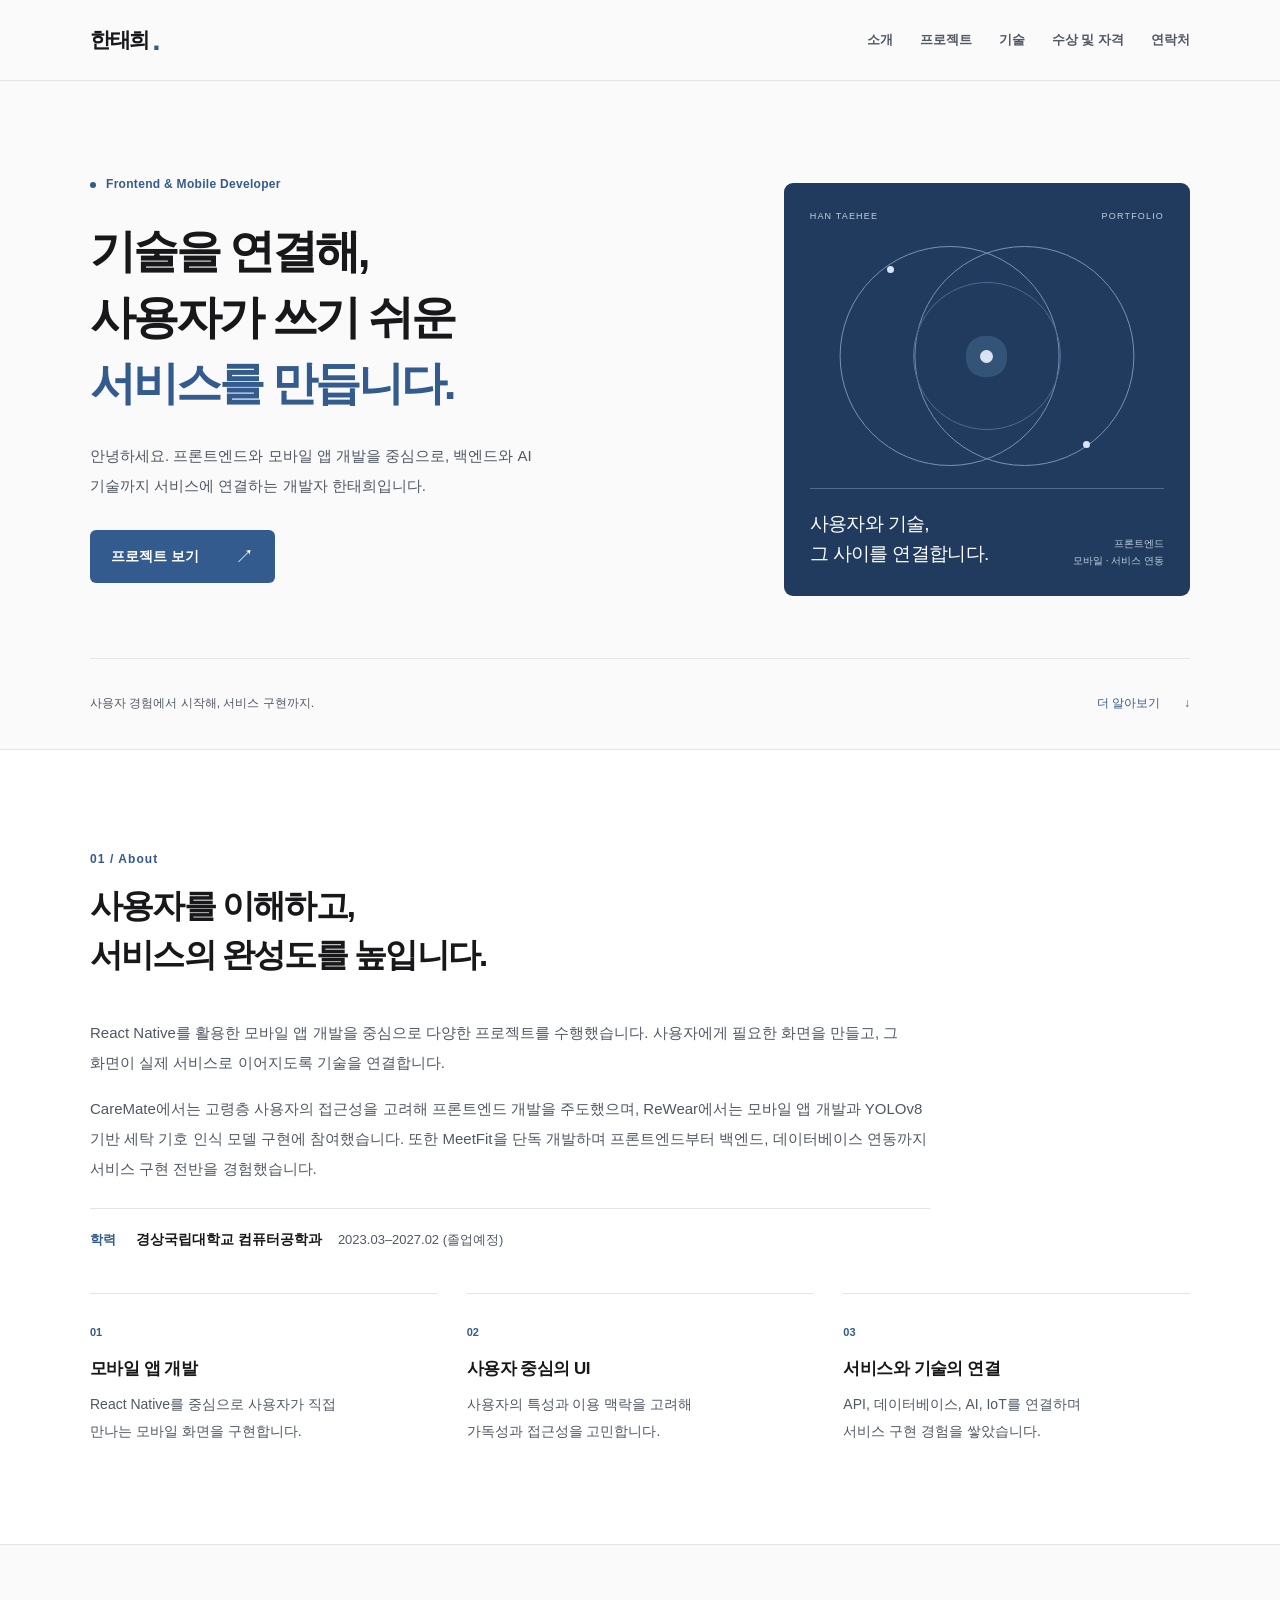
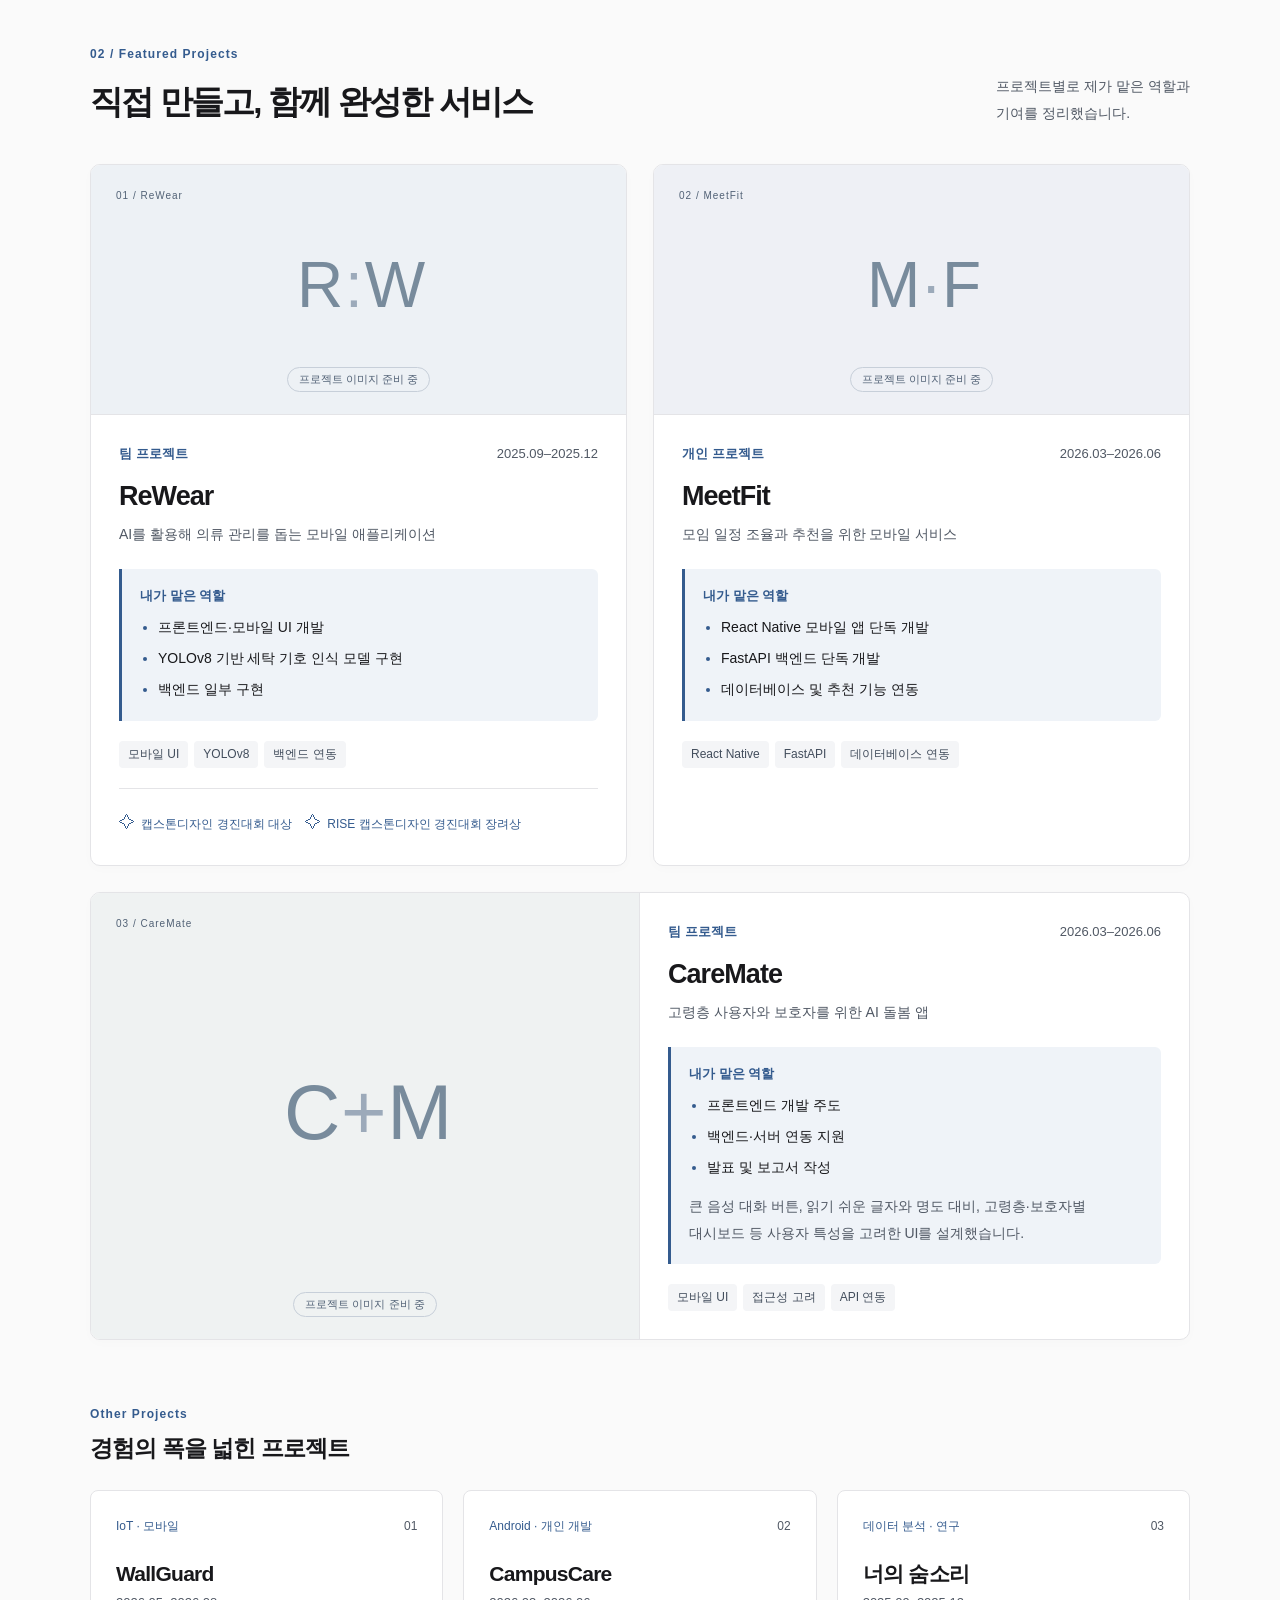
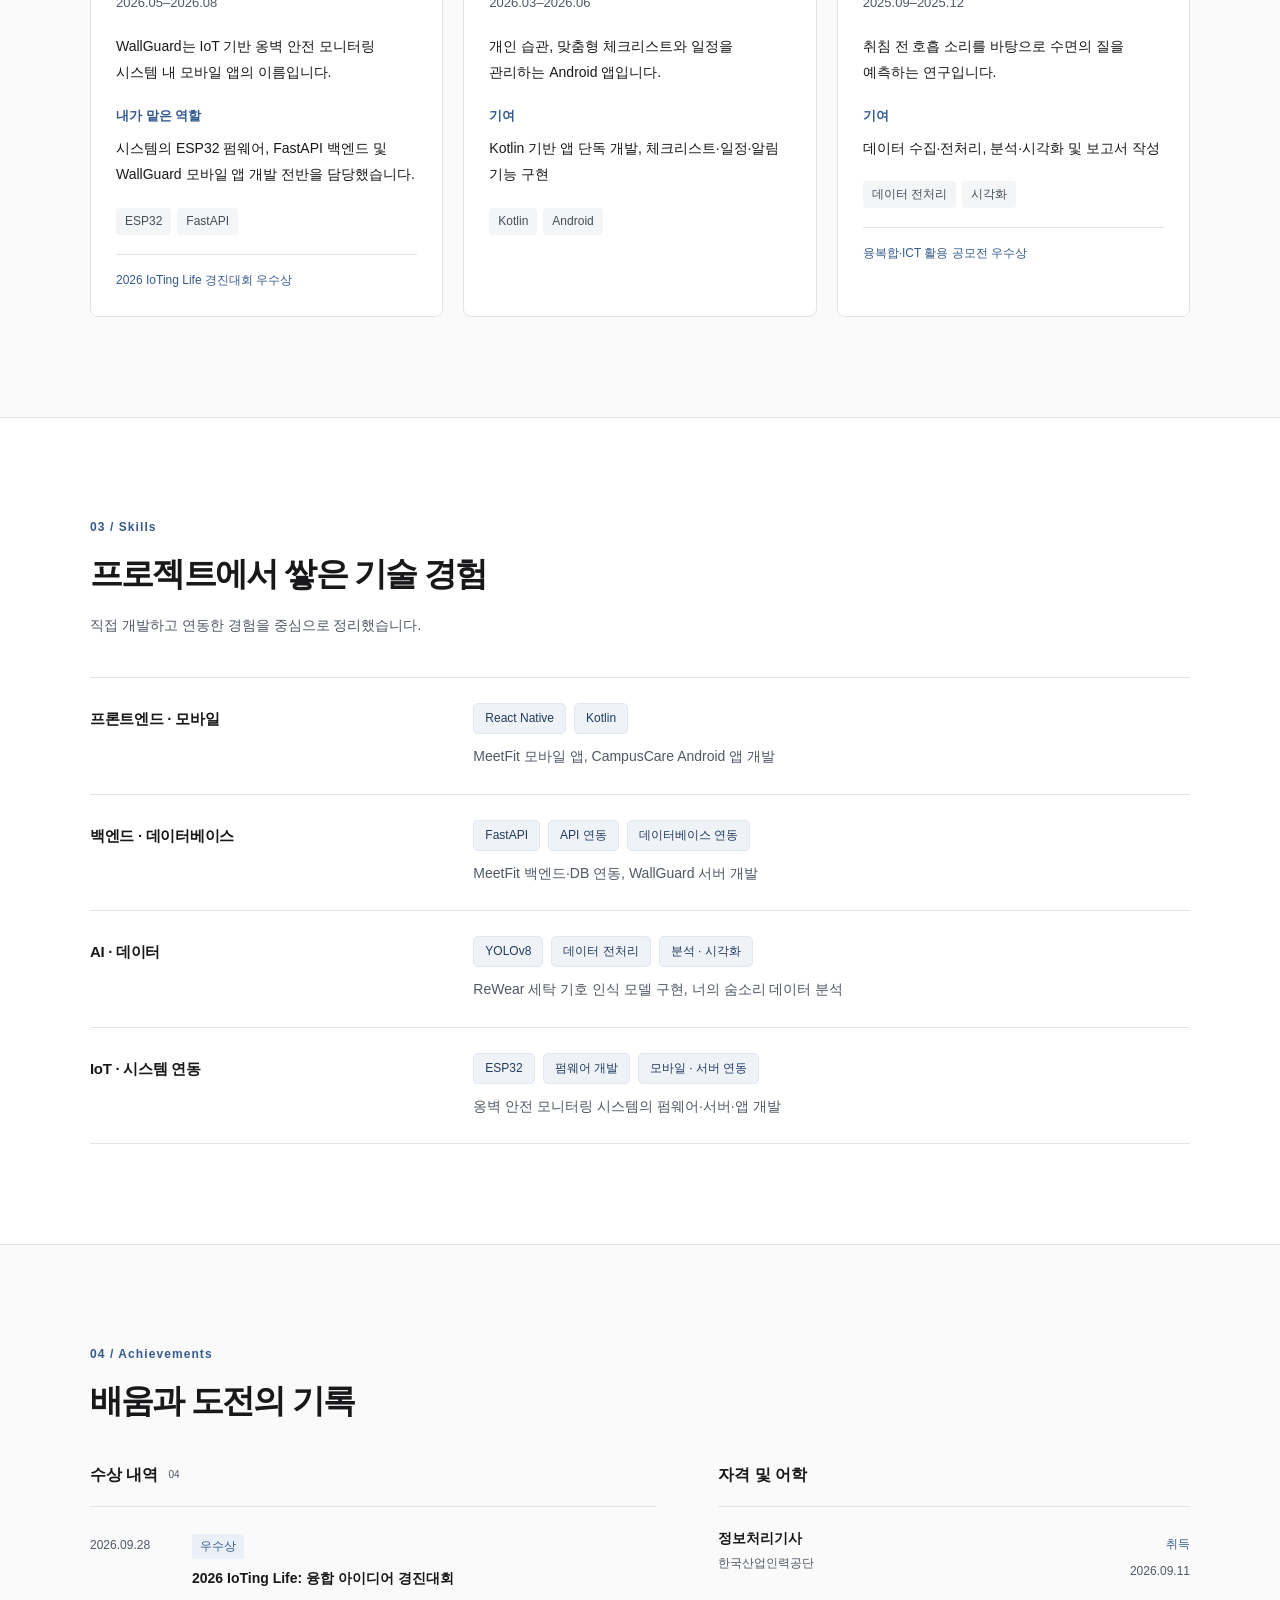
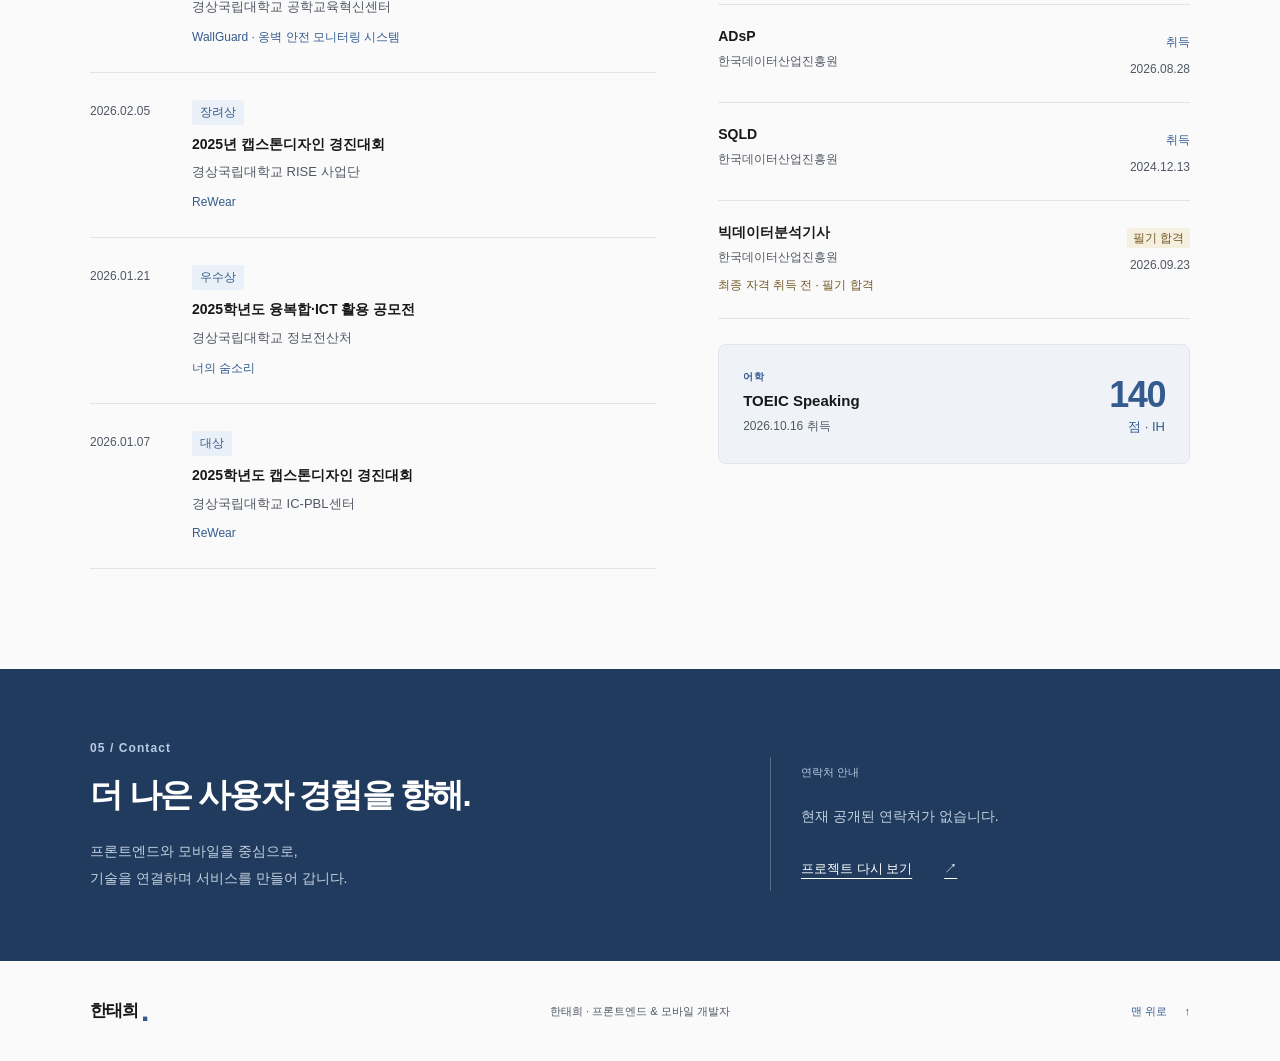
==== index.html @ 4b61c124 "Refine homepage layout and content" ====
<!doctype html>
<html lang="ko">
<head>
  <meta charset="utf-8">
  <meta name="viewport" content="width=device-width, initial-scale=1">
  <meta name="theme-color" content="#fafafa">
  <meta name="description" content="프론트엔드와 모바일 앱을 중심으로 백엔드, AI, IoT를 서비스에 연결하는 개발자 한태희의 포트폴리오입니다.">
  <title>한태희 · 프론트엔드 & 모바일 개발자</title>
  <link rel="stylesheet" href="css/style.css">
  <script src="js/main.js" defer></script>
</head>
<body>
  <a class="skip-link" href="#main">본문으로 건너뛰기</a>
  <header class="site-header">
    <div class="container header-inner">
      <a class="wordmark" href="#home" aria-label="한태희, 첫 화면으로">한태희<span aria-hidden="true">.</span></a>
      <button class="menu-toggle" type="button" aria-controls="site-nav" aria-expanded="false" hidden>메뉴 열기 <span aria-hidden="true">＋</span></button>
      <nav class="site-nav" id="site-nav" aria-label="주요 메뉴">
        <a href="#about">소개</a>
        <a href="#projects">프로젝트</a>
        <a href="#skills">기술</a>
        <a href="#achievements">수상 및 자격</a>
        <a href="#contact">연락처</a>
      </nav>
    </div>
  </header>

  <main id="main" tabindex="-1">
    <section class="hero container" id="home" aria-labelledby="hero-title">
      <div class="hero-copy">
        <p class="eyebrow"><span class="small-dot" aria-hidden="true"></span> Frontend & Mobile Developer</p>
        <h1 id="hero-title">기술을 연결해,<br>사용자가 쓰기 쉬운<br><span>서비스를 만듭니다.</span></h1>
        <p class="hero-intro">안녕하세요. 프론트엔드와 모바일 앱 개발을 중심으로, 백엔드와 AI 기술까지 서비스에 연결하는 개발자 한태희입니다.</p>
        <a class="button" href="#projects">프로젝트 보기 <span aria-hidden="true">↗</span></a>
      </div>
      <div class="hero-art" aria-hidden="true">
        <div class="art-top"><span>HAN TAEHEE</span><span>PORTFOLIO</span></div>
        <div class="connection-art"><span class="orbit orbit-one"></span><span class="orbit orbit-two"></span><span class="orbit orbit-three"></span><span class="orbit-center"></span><span class="orbit-node node-one"></span><span class="orbit-node node-two"></span></div>
        <div class="art-bottom"><p>사용자와 기술,<br>그 사이를 연결합니다.</p><span>프론트엔드<br>모바일 · 서비스 연동</span></div>
      </div>
      <div class="hero-foot"><span>사용자 경험에서 시작해, 서비스 구현까지.</span><a href="#about">더 알아보기 <span aria-hidden="true">↓</span></a></div>
    </section>

    <section class="section section-white" id="about" aria-labelledby="about-title">
      <div class="container">
        <div class="section-heading"><p class="eyebrow">01 / About</p><h2 id="about-title">사용자를 이해하고,<br>서비스의 완성도를 높입니다.</h2></div>
        <div class="about-copy"><p>React Native를 활용한 모바일 앱 개발을 중심으로 다양한 프로젝트를 수행했습니다. 사용자에게 필요한 화면을 만들고, 그 화면이 실제 서비스로 이어지도록 기술을 연결합니다.</p><p>CareMate에서는 고령층 사용자의 접근성을 고려해 프론트엔드 개발을 주도했으며, ReWear에서는 모바일 앱 개발과 YOLOv8 기반 세탁 기호 인식 모델 구현에 참여했습니다. 또한 MeetFit을 단독 개발하며 프론트엔드부터 백엔드, 데이터베이스 연동까지 서비스 구현 전반을 경험했습니다.</p></div>
        <div class="education"><span class="education-label">학력</span><p><strong>경상국립대학교 컴퓨터공학과</strong><span>2023.03–2027.02 (졸업예정)</span></p></div>
        <div class="strength-grid">
          <article class="strength"><span class="strength-number" aria-hidden="true">01</span><h3>모바일 앱 개발</h3><p>React Native를 중심으로 사용자가 직접 만나는 모바일 화면을 구현합니다.</p></article>
          <article class="strength"><span class="strength-number" aria-hidden="true">02</span><h3>사용자 중심의 UI</h3><p>사용자의 특성과 이용 맥락을 고려해 가독성과 접근성을 고민합니다.</p></article>
          <article class="strength"><span class="strength-number" aria-hidden="true">03</span><h3>서비스와 기술의 연결</h3><p>API, 데이터베이스, AI, IoT를 연결하며 서비스 구현 경험을 쌓았습니다.</p></article>
        </div>
      </div>
    </section>

    <section class="section container" id="projects" aria-labelledby="projects-title">
      <div class="section-heading heading-row"><div><p class="eyebrow">02 / Featured Projects</p><h2 id="projects-title">직접 만들고, 함께 완성한 서비스</h2></div><p class="section-note">프로젝트별로 제가 맡은 역할과<br class="desktop-break"> 기여를 정리했습니다.</p></div>
      <div class="featured-grid">
        <article class="project-card">
          <div class="project-placeholder placeholder-rewear"><span class="placeholder-index" aria-hidden="true">01 / ReWear</span><span class="placeholder-mark" aria-hidden="true">R<span>:</span>W</span><span class="placeholder-caption">프로젝트 이미지 준비 중</span></div>
          <div class="project-body"><div class="project-meta"><span>팀 프로젝트</span><span>2025.09–2025.12</span></div><h3>ReWear</h3><p class="project-summary">AI를 활용해 의류 관리를 돕는 모바일 애플리케이션</p><div class="contribution"><h4>내가 맡은 역할</h4><ul><li>프론트엔드·모바일 UI 개발</li><li>YOLOv8 기반 세탁 기호 인식 모델 구현</li><li>백엔드 일부 구현</li></ul></div><ul class="tags" aria-label="활용 기술"><li>모바일 UI</li><li>YOLOv8</li><li>백엔드 연동</li></ul><ul class="award-badges" aria-label="수상 내역"><li><span aria-hidden="true">✧</span> 캡스톤디자인 경진대회 대상</li><li><span aria-hidden="true">✧</span> RISE 캡스톤디자인 경진대회 장려상</li></ul></div>
        </article>
        <article class="project-card">
          <div class="project-placeholder placeholder-meetfit"><span class="placeholder-index" aria-hidden="true">02 / MeetFit</span><span class="placeholder-mark" aria-hidden="true">M<span>·</span>F</span><span class="placeholder-caption">프로젝트 이미지 준비 중</span></div>
          <div class="project-body"><div class="project-meta"><span>개인 프로젝트</span><span>2026.03–2026.06</span></div><h3>MeetFit</h3><p class="project-summary">모임 일정 조율과 추천을 위한 모바일 서비스</p><div class="contribution"><h4>내가 맡은 역할</h4><ul><li>React Native 모바일 앱 단독 개발</li><li>FastAPI 백엔드 단독 개발</li><li>데이터베이스 및 추천 기능 연동</li></ul></div><ul class="tags" aria-label="활용 기술"><li>React Native</li><li>FastAPI</li><li>데이터베이스 연동</li></ul></div>
        </article>
        <article class="project-card project-wide">
          <div class="project-placeholder placeholder-caremate"><span class="placeholder-index" aria-hidden="true">03 / CareMate</span><span class="placeholder-mark" aria-hidden="true">C<span>+</span>M</span><span class="placeholder-caption">프로젝트 이미지 준비 중</span></div>
          <div class="project-body"><div class="project-meta"><span>팀 프로젝트</span><span>2026.03–2026.06</span></div><h3>CareMate</h3><p class="project-summary">고령층 사용자와 보호자를 위한 AI 돌봄 앱</p><div class="contribution"><h4>내가 맡은 역할</h4><ul><li>프론트엔드 개발 주도</li><li>백엔드·서버 연동 지원</li><li>발표 및 보고서 작성</li></ul><p class="contribution-detail">큰 음성 대화 버튼, 읽기 쉬운 글자와 명도 대비, 고령층·보호자별 대시보드 등 사용자 특성을 고려한 UI를 설계했습니다.</p></div><ul class="tags" aria-label="주요 경험"><li>모바일 UI</li><li>접근성 고려</li><li>API 연동</li></ul></div>
        </article>
      </div>

      <section class="other-projects" aria-labelledby="other-title"><div class="subsection-heading"><p class="eyebrow">Other Projects</p><h3 id="other-title">경험의 폭을 넓힌 프로젝트</h3></div><div class="other-grid">
        <article class="other-card"><div class="other-top"><span class="project-kind">IoT · 모바일</span><span aria-hidden="true">01</span></div><h4>WallGuard</h4><p class="other-period">2026.05–2026.08</p><p>WallGuard는 IoT 기반 옹벽 안전 모니터링 시스템 내 모바일 앱의 이름입니다.</p><p class="other-role"><strong>내가 맡은 역할</strong> 시스템의 ESP32 펌웨어, FastAPI 백엔드 및 WallGuard 모바일 앱 개발 전반을 담당했습니다.</p><ul class="tags" aria-label="활용 기술"><li>ESP32</li><li>FastAPI</li></ul><p class="other-award">2026 IoTing Life 경진대회 우수상</p></article>
        <article class="other-card"><div class="other-top"><span class="project-kind">Android · 개인 개발</span><span aria-hidden="true">02</span></div><h4>CampusCare</h4><p class="other-period">2026.03–2026.06</p><p>개인 습관, 맞춤형 체크리스트와 일정을 관리하는 Android 앱입니다.</p><p class="other-role"><strong>기여</strong> Kotlin 기반 앱 단독 개발, 체크리스트·일정·알림 기능 구현</p><ul class="tags" aria-label="활용 기술"><li>Kotlin</li><li>Android</li></ul></article>
        <article class="other-card"><div class="other-top"><span class="project-kind">데이터 분석 · 연구</span><span aria-hidden="true">03</span></div><h4>너의 숨소리</h4><p class="other-period">2025.09–2025.12</p><p>취침 전 호흡 소리를 바탕으로 수면의 질을 예측하는 연구입니다.</p><p class="other-role"><strong>기여</strong> 데이터 수집·전처리, 분석·시각화 및 보고서 작성</p><ul class="tags" aria-label="주요 경험"><li>데이터 전처리</li><li>시각화</li></ul><p class="other-award">융복합·ICT 활용 공모전 우수상</p></article>
      </div></section>
    </section>

    <section class="section section-white" id="skills" aria-labelledby="skills-title"><div class="container">
      <div class="section-heading"><p class="eyebrow">03 / Skills</p><h2 id="skills-title">프로젝트에서 쌓은 기술 경험</h2><p class="section-description">직접 개발하고 연동한 경험을 중심으로 정리했습니다.</p></div>
      <div class="skills-list">
        <div class="skill-row"><h3>프론트엔드 · 모바일</h3><div><ul class="skill-tags"><li>React Native</li><li>Kotlin</li></ul><p>MeetFit 모바일 앱, CampusCare Android 앱 개발</p></div></div>
        <div class="skill-row"><h3>백엔드 · 데이터베이스</h3><div><ul class="skill-tags"><li>FastAPI</li><li>API 연동</li><li>데이터베이스 연동</li></ul><p>MeetFit 백엔드·DB 연동, WallGuard 서버 개발</p></div></div>
        <div class="skill-row"><h3>AI · 데이터</h3><div><ul class="skill-tags"><li>YOLOv8</li><li>데이터 전처리</li><li>분석 · 시각화</li></ul><p>ReWear 세탁 기호 인식 모델 구현, 너의 숨소리 데이터 분석</p></div></div>
        <div class="skill-row"><h3>IoT · 시스템 연동</h3><div><ul class="skill-tags"><li>ESP32</li><li>펌웨어 개발</li><li>모바일 · 서버 연동</li></ul><p>옹벽 안전 모니터링 시스템의 펌웨어·서버·앱 개발</p></div></div>
      </div>
    </div></section>

    <section class="section container" id="achievements" aria-labelledby="achievements-title">
      <div class="section-heading"><p class="eyebrow">04 / Achievements</p><h2 id="achievements-title">배움과 도전의 기록</h2></div>
      <div class="achievements-layout"><div class="awards-column"><h3 class="column-title">수상 내역 <span>04</span></h3><ol class="award-list">
        <li><time datetime="2026-09-28">2026.09.28</time><div><span class="prize">우수상</span><h4>2026 IoTing Life: 융합 아이디어 경진대회</h4><p>경상국립대학교 공학교육혁신센터</p><span class="award-project">WallGuard · 옹벽 안전 모니터링 시스템</span></div></li>
        <li><time datetime="2026-02-05">2026.02.05</time><div><span class="prize">장려상</span><h4>2025년 캡스톤디자인 경진대회</h4><p>경상국립대학교 RISE 사업단</p><span class="award-project">ReWear</span></div></li>
        <li><time datetime="2026-01-21">2026.01.21</time><div><span class="prize">우수상</span><h4>2025학년도 융복합·ICT 활용 공모전</h4><p>경상국립대학교 정보전산처</p><span class="award-project">너의 숨소리</span></div></li>
        <li><time datetime="2026-01-07">2026.01.07</time><div><span class="prize">대상</span><h4>2025학년도 캡스톤디자인 경진대회</h4><p>경상국립대학교 IC-PBL센터</p><span class="award-project">ReWear</span></div></li>
      </ol></div>
      <div class="credentials-column"><h3 class="column-title">자격 및 어학</h3><ul class="credential-list">
        <li><div><h4>정보처리기사</h4><p>한국산업인력공단</p></div><div class="credential-status"><span>취득</span><time datetime="2026-09-11">2026.09.11</time></div></li>
        <li><div><h4>ADsP</h4><p>한국데이터산업진흥원</p></div><div class="credential-status"><span>취득</span><time datetime="2026-08-28">2026.08.28</time></div></li>
        <li><div><h4>SQLD</h4><p>한국데이터산업진흥원</p></div><div class="credential-status"><span>취득</span><time datetime="2024-12-13">2024.12.13</time></div></li>
        <li><div><h4>빅데이터분석기사</h4><p>한국데이터산업진흥원</p><p class="exam-note">최종 자격 취득 전 · 필기 합격</p></div><div class="credential-status"><span class="exam-status">필기 합격</span><time datetime="2026-09-23">2026.09.23</time></div></li>
      </ul><div class="language-card"><div><p class="eyebrow">어학</p><h4>TOEIC Speaking</h4><time datetime="2026-10-16">2026.10.16 취득</time></div><p class="language-score">140<span>점 · IH</span></p></div></div></div>
    </section>

    <section class="contact-section" id="contact" aria-labelledby="contact-title"><div class="container contact-inner"><div><p class="eyebrow">05 / Contact</p><h2 id="contact-title">더 나은 사용자 경험을 향해.</h2><p>프론트엔드와 모바일을 중심으로,<br>기술을 연결하며 서비스를 만들어 갑니다.</p></div><div class="contact-note"><span class="contact-note-label">연락처 안내</span><p>현재 공개된 연락처가 없습니다.</p><a href="#projects">프로젝트 다시 보기 <span aria-hidden="true">↗</span></a></div></div></section>
  </main>
  <footer class="site-footer container"><a class="wordmark" href="#home" aria-label="한태희, 첫 화면으로">한태희<span aria-hidden="true">.</span></a><p>한태희 · 프론트엔드 & 모바일 개발자</p><a class="back-top" href="#home">맨 위로 <span aria-hidden="true">↑</span></a></footer>
</body>
</html>
---- css/style.css ----
:root {
  color-scheme: light;
  --bg: #fafafa;
  --white: #fff;
  --text: #18181b;
  --muted: #505864;
  --header-height: 80px;
  --border: #e4e4e7;
  --navy: #345b8e;
  --navy-dark: #203b5e;
  --soft: #eff3f8;
  --font: Pretendard, Inter, -apple-system, BlinkMacSystemFont, "Segoe UI", "Noto Sans KR", "Apple SD Gothic Neo", "Malgun Gothic", sans-serif;
}
*, *::before, *::after { box-sizing: border-box; }
html { scroll-behavior: smooth; scroll-padding-top: calc(var(--header-height) + 24px); }
body { margin: 0; background: var(--bg); color: var(--text); font-family: var(--font); font-size: 16px; line-height: 1.75; -webkit-font-smoothing: antialiased; word-break: keep-all; overflow-wrap: anywhere; }
h1, h2, h3, h4, p { margin: 0; }
h1, h2, h3, h4 { line-height: 1.4; }
a { color: inherit; text-decoration: none; }
button { font: inherit; }
ul, ol { margin: 0; padding: 0; list-style: none; }
::selection { background: #dbe6f4; color: var(--navy-dark); }
:focus-visible { outline: 3px solid var(--navy); outline-offset: 5px; border-radius: 3px; }
[hidden] { display: none !important; }
.container { width: min(1100px, calc(100% - 80px)); margin-inline: auto; }
.skip-link { position: fixed; z-index: 100; top: 12px; left: 16px; padding: 10px 20px; background: var(--white); border: 2px solid var(--navy); transform: translateY(-180%); }
.skip-link:focus { transform: translateY(0); }
.site-header { position: sticky; top: 0; z-index: 20; border-bottom: 1px solid var(--border); background: var(--bg); }
.header-inner { min-height: 80px; display: flex; justify-content: space-between; align-items: center; gap: 24px; }
.wordmark { display: inline-flex; align-items: center; min-height: 44px; font-size: 21px; font-weight: 800; letter-spacing: -.06em; white-space: nowrap; }
.wordmark span { color: var(--navy); font-size: 30px; line-height: 1; margin-left: 3px; }
.site-nav { display: flex; align-items: center; gap: 27px; }
.site-nav a { display: inline-flex; align-items: center; gap: 8px; min-height: 44px; font-size: 13px; font-weight: 600; color: var(--muted); transition: color .18s; }
.site-nav a:hover, .site-nav a[aria-current="location"] { color: var(--navy); }
.menu-toggle { min-height: 44px; min-width: 100px; background: transparent; border: 1px solid var(--border); border-radius: 6px; color: var(--text); padding: 6px 12px; cursor: pointer; }
.menu-toggle span { margin-left: 8px; }
.hero { display: grid; grid-template-columns: 1.55fr 1fr; column-gap: 64px; padding-top: 94px; }
.eyebrow { color: var(--navy); font-size: 12px; font-weight: 700; letter-spacing: .09em; line-height: 1.6; }
.hero .eyebrow { display: flex; align-items: center; gap: 10px; font-size: 12px; letter-spacing: .025em; }
.small-dot { width: 6px; height: 6px; border-radius: 50%; background: var(--navy); flex-shrink: 0; }
h1 { margin-top: 25px; font-size: clamp(34px, 3.7vw, 46px); letter-spacing: -.065em; line-height: 1.43; font-weight: 750; }
h1 > span { color: var(--navy); }
.hero-intro { max-width: 470px; margin-top: 25px; font-size: 15px; color: var(--muted); line-height: 1.95; }
.button { display: inline-flex; align-items: center; justify-content: space-between; gap: 36px; min-height: 49px; margin-top: 30px; padding: 10px 21px; border-radius: 6px; background: var(--navy); color: var(--white); font-size: 14px; font-weight: 600; transition: background .18s, transform .18s; }
.button:hover { background: var(--navy-dark); transform: translateY(-2px); }
.button span { font-size: 19px; font-weight: 400; }
.hero-art { display: flex; flex-direction: column; position: relative; min-width: 0; margin-top: 8px; background: var(--navy-dark); color: #fff; border-radius: 9px; padding: 26px; overflow: hidden; }
.art-top { display: flex; justify-content: space-between; gap: 12px; font-size: 9px; letter-spacing: .13em; color: #c0cfe0; }
.connection-art { position: relative; flex: 1; min-height: 235px; margin-block: 14px; }
.orbit { position: absolute; width: 220px; height: 220px; border: 1px solid #7892b4; border-radius: 50%; top: 50%; left: 50%; }
.orbit-one { transform: translate(-67%, -50%); }
.orbit-two { transform: translate(-33%, -50%); }
.orbit-three { width: 148px; height: 148px; border-color: #496a94; transform: translate(-50%, -50%); }
.orbit-center, .orbit-node { position: absolute; border-radius: 50%; background: #d8e4f3; }
.orbit-center { width: 13px; height: 13px; top: calc(50% - 6.5px); left: calc(50% - 6.5px); box-shadow: 0 0 0 14px #345477; }
.orbit-node { width: 7px; height: 7px; }
.node-one { top: calc(50% - 90px); left: calc(50% - 100px); }
.node-two { top: calc(50% + 85px); left: calc(50% + 96px); }
.art-bottom { display: flex; align-items: end; justify-content: space-between; gap: 14px; padding-top: 20px; border-top: 1px solid #526a88; }
.art-bottom p { font-size: 19px; font-weight: 500; letter-spacing: -.035em; line-height: 1.6; }
.art-bottom > span { font-size: 10px; text-align: right; color: #c0cfe0; }
.hero-foot { grid-column: 1 / -1; display: flex; justify-content: space-between; align-items: center; gap: 20px; margin-top: 62px; padding-block: 23px; border-top: 1px solid var(--border); color: var(--muted); font-size: 12px; }
.hero-foot a { display: inline-flex; align-items: center; min-height: 44px; gap: 24px; color: var(--navy); }
.section { padding-block: 100px; }
.section-white { background: var(--white); border-block: 1px solid var(--border); }
.section-heading { margin-bottom: 38px; }
h2 { margin-top: 12px; font-size: clamp(26px, 2.8vw, 33px); font-weight: 700; letter-spacing: -.055em; line-height: 1.5; }
.heading-row { display: flex; justify-content: space-between; align-items: end; gap: 24px; }
.section-note, .section-description { color: var(--muted); font-size: 14px; line-height: 1.9; }
.section-description { margin-top: 14px; }
.about-copy { max-width: 840px; color: var(--muted); font-size: 15px; line-height: 2; }
.about-copy p + p { margin-top: 16px; }
.education { display: flex; align-items: baseline; flex-wrap: wrap; gap: 8px 20px; max-width: 840px; margin-top: 24px; padding-top: 18px; border-top: 1px solid var(--border); }
.education-label { color: var(--navy); font-size: 13px; font-weight: 700; }
.education p { display: flex; align-items: baseline; flex-wrap: wrap; gap: 4px 16px; }
.education strong { font-size: 14px; font-weight: 600; }
.education p span { color: var(--muted); font-size: 13px; font-variant-numeric: tabular-nums; }
.strength-grid { display: grid; grid-template-columns: repeat(3, minmax(0, 1fr)); gap: 30px; margin-top: 42px; }
.strength { padding-top: 23px; border-top: 1px solid var(--border); }
.strength-number { color: var(--navy); font-size: 11px; font-weight: 600; }
.strength h3 { margin-top: 12px; font-size: 17px; letter-spacing: -.03em; }
.strength p { margin-top: 10px; color: var(--muted); font-size: 14px; line-height: 1.9; max-width: 280px; }
.featured-grid { display: grid; grid-template-columns: repeat(2, minmax(0, 1fr)); gap: 26px; }
.project-card { min-width: 0; overflow: hidden; background: var(--white); border: 1px solid var(--border); border-radius: 10px; box-shadow: 0 3px 12px #18263b04; }
.project-placeholder { position: relative; display: flex; min-height: 250px; flex-direction: column; justify-content: space-between; align-items: center; padding: 22px 25px; border-bottom: 1px solid var(--border); background: #edf1f5; color: #526276; }
.placeholder-index { align-self: start; font-size: 10px; letter-spacing: .1em; }
.placeholder-mark { font-size: 64px; font-weight: 300; letter-spacing: -.08em; line-height: 1.3; color: #788b9c; }
.placeholder-mark span { padding-inline: 7px; color: #9caaba; }
.placeholder-caption { font-size: 11px; padding: 2px 11px; border: 1px solid #c7cfd9; border-radius: 20px; }
.placeholder-meetfit { background: #eef0f5; }
.placeholder-caremate { background: #eff2f2; }
.project-body { padding: 28px; }
.project-meta { display: flex; justify-content: space-between; gap: 10px; flex-wrap: wrap; font-size: 13px; font-weight: 500; color: var(--muted); font-variant-numeric: tabular-nums; }
.project-meta > span:first-child { color: var(--navy); font-weight: 600; }
.project-body h3 { margin-top: 12px; font-size: 27px; letter-spacing: -.035em; }
.project-summary { margin-top: 6px; font-size: 14px; color: var(--muted); }
.contribution { margin-top: 23px; padding: 18px; border-left: 3px solid var(--navy); border-radius: 0 6px 6px 0; background: var(--soft); }
.contribution h4 { font-size: 13px; font-weight: 700; color: var(--navy); }
.contribution ul { margin-top: 10px; padding-left: 18px; list-style: disc; font-size: 14px; line-height: 1.85; }
.contribution li + li { margin-top: 5px; }
.contribution li::marker { color: var(--navy); }
.contribution p.contribution-detail { font-size: 14px; line-height: 1.9; color: var(--muted); margin-top: 12px; }
.tags { display: flex; flex-wrap: wrap; gap: 6px; margin-top: 20px; }
.tags li { background: #f4f5f7; color: #424d5c; border-radius: 4px; padding: 3px 9px; font-size: 12px; }
.award-badges { display: flex; flex-wrap: wrap; gap: 7px 13px; padding-top: 20px; margin-top: 20px; border-top: 1px solid var(--border); }
.award-badges li { font-size: 12px; color: var(--navy); }
.award-badges span { margin-right: 3px; font-size: 16px; }
.project-wide { grid-column: 1 / -1; display: grid; grid-template-columns: 1fr 1fr; }
.project-wide .project-placeholder { border-bottom: 0; border-right: 1px solid var(--border); }
.project-wide .placeholder-mark { font-size: 78px; }
.other-projects { margin-top: 65px; }
.subsection-heading { margin-bottom: 25px; }
.subsection-heading h3 { font-size: 23px; letter-spacing: -.04em; margin-top: 8px; }
.other-grid { display: grid; grid-template-columns: repeat(3, minmax(0, 1fr)); gap: 20px; }
.other-card { padding: 25px; border: 1px solid var(--border); border-radius: 8px; background: var(--white); }
.other-top { display: flex; justify-content: space-between; gap: 10px; color: var(--muted); font-size: 12px; }
.project-kind { color: var(--navy); }
.other-card h4 { font-size: 21px; letter-spacing: -.035em; margin-top: 22px; }
.other-period { color: var(--muted); font-size: 13px; margin-top: 4px; }
.other-card > p:not(.other-period):not(.other-award) { font-size: 14px; line-height: 1.9; margin-top: 18px; }
.other-role { color: var(--text); }
.other-role strong { display: block; color: var(--navy); font-size: 13px; margin-bottom: 6px; }
.other-award { margin-top: 19px; padding-top: 15px; border-top: 1px solid var(--border); color: var(--navy); font-size: 12px; }
.skills-list { border-top: 1px solid var(--border); }
.skill-row { display: grid; grid-template-columns: 1fr 2fr; gap: 25px; padding-block: 25px; border-bottom: 1px solid var(--border); }
.skill-row h3 { font-size: 15px; letter-spacing: -.02em; padding-top: 5px; }
.skill-tags { display: flex; flex-wrap: wrap; gap: 8px; }
.skill-tags li { color: var(--navy-dark); font-size: 12px; background: var(--soft); border: 1px solid #e0e7f0; border-radius: 5px; padding: 4px 11px; }
.skill-row p { margin-top: 10px; color: var(--muted); font-size: 14px; }
.achievements-layout { display: grid; grid-template-columns: 1.2fr 1fr; gap: 62px; }
.column-title { display: flex; align-items: center; gap: 10px; font-size: 16px; padding-bottom: 20px; border-bottom: 1px solid var(--border); }
.column-title > span { font-size: 10px; font-weight: 500; color: var(--muted); }
.award-list > li { display: grid; grid-template-columns: 82px 1fr; gap: 20px; padding-block: 24px; border-bottom: 1px solid var(--border); }
.award-list time { font-size: 12px; color: var(--muted); padding-top: 4px; font-variant-numeric: tabular-nums; }
.prize { display: inline-block; color: var(--navy); font-size: 12px; background: #eaf0f7; border-radius: 3px; padding: 2px 8px; margin-bottom: 8px; }
.award-list h4 { font-size: 14px; line-height: 1.7; font-weight: 600; }
.award-list p { color: var(--muted); font-size: 13px; margin-top: 5px; }
.award-project { display: block; font-size: 12px; color: var(--navy); margin-top: 8px; }
.credential-list > li { display: flex; justify-content: space-between; gap: 14px; padding-block: 22px; border-bottom: 1px solid var(--border); }
.credential-list h4 { font-size: 14px; }
.credential-list p { color: var(--muted); font-size: 12px; margin-top: 4px; }
.credential-status { text-align: right; flex-shrink: 0; }
.credential-status > span { color: var(--navy); font-size: 12px; }
.credential-status time { display: block; color: var(--muted); font-size: 12px; margin-top: 4px; font-variant-numeric: tabular-nums; }
.credential-status .exam-status { color: #745b28; background: #f5efdf; border-radius: 3px; padding: 3px 6px; }
.credential-list .exam-note { font-size: 12px; color: #745b28; margin-top: 7px; }
.language-card { display: flex; justify-content: space-between; align-items: center; gap: 16px; padding: 24px; margin-top: 25px; background: var(--soft); border: 1px solid #dfe6ee; border-radius: 8px; }
.language-card .eyebrow { font-size: 10px; }
.language-card h4 { font-size: 15px; margin-top: 5px; }
.language-card time { color: var(--muted); font-size: 12px; }
.language-score { color: var(--navy); font-size: 36px; font-weight: 650; letter-spacing: -.04em; line-height: 1.3; white-space: nowrap; }
.language-score span { display: block; text-align: right; font-size: 13px; font-weight: 500; letter-spacing: 0; }
.contact-section { background: var(--navy-dark); color: var(--white); padding-block: 70px; }
.contact-inner { display: grid; grid-template-columns: 1.5fr 1fr; align-items: end; gap: 50px; }
.contact-section .eyebrow { color: #b9cce4; }
.contact-section h2 { font-size: clamp(25px, 3vw, 33px); }
.contact-inner > div > p:not(.eyebrow) { color: #c4d0df; font-size: 14px; margin-top: 18px; line-height: 1.9; }
.contact-note { border-left: 1px solid #536c8b; padding-left: 30px; }
.contact-note-label { font-size: 11px; color: #b9cce4; }
.contact-inner .contact-note p { font-size: 13px; margin-top: 6px; }
.contact-note a { display: inline-flex; min-height: 44px; align-items: center; gap: 32px; margin-top: 18px; font-size: 13px; text-decoration: underline; text-underline-offset: 5px; }
.contact-section :focus-visible { outline-color: #d1e2f9; }
.site-footer { display: flex; align-items: center; justify-content: space-between; gap: 20px; min-height: 100px; }
.site-footer .wordmark { font-size: 17px; }
.site-footer p { color: var(--muted); font-size: 11px; }
.back-top { display: inline-flex; min-height: 44px; align-items: center; gap: 17px; font-size: 11px; color: var(--navy); }
@media (max-width: 1000px) {
  .hero { gap: 30px; grid-template-columns: 1.4fr 1fr; padding-top: 70px; }
  h1 { font-size: 37px; }
  .hero-art { padding: 22px; }
  .art-bottom { align-items: start; flex-direction: column; }
  .art-bottom > span { text-align: left; }
  .other-card { padding: 21px; }
  .achievements-layout { gap: 35px; }
  .award-list > li { grid-template-columns: 1fr; gap: 7px; }
}
@media (max-width: 760px) {
  /* Covers the expanded navigation without JS; JS measures the actual header. */
  :root { --header-height: 174px; }
  .container { width: calc(100% - 40px); }
  .header-inner { min-height: 70px; position: relative; flex-wrap: wrap; gap: 0 20px; }
  .site-nav { width: 100%; flex-wrap: wrap; gap: 4px 21px; padding-bottom: 12px; }
  .site-nav a { font-size: 13px; }
  .hero { padding-top: 55px; grid-template-columns: 1fr; gap: 0; }
  h1 { font-size: clamp(30px, 5.6vw, 40px); }
  .hero-intro { max-width: 500px; font-size: 14px; }
  .hero-art { margin-top: 38px; min-height: 250px; padding: 22px; }
  .connection-art { min-height: 150px; margin-block: 18px; }
  .orbit { width: 150px; height: 150px; }
  .orbit-three { width: 100px; height: 100px; }
  .node-one { top: calc(50% - 62px); left: calc(50% - 69px); }
  .node-two { top: calc(50% + 58px); left: calc(50% + 65px); }
  .art-bottom { flex-direction: row; align-items: end; padding-top: 16px; }
  .art-bottom p { font-size: 16px; }
  .art-bottom > span { text-align: right; }
  .hero-foot { margin-top: 35px; font-size: 10px; padding-block: 14px; gap: 10px; }
  .hero-foot a { gap: 12px; flex-shrink: 0; }
  .section { padding-block: 65px; }
  .section-heading { margin-bottom: 28px; }
  .about-copy { font-size: 14px; }
  .strength-grid { gap: 22px; grid-template-columns: 1fr; margin-top: 30px; }
  .strength { display: grid; grid-template-columns: 25px 1fr; column-gap: 14px; padding-top: 19px; }
  .strength-number { padding-top: 4px; }
  .strength h3 { margin: 0; font-size: 16px; }
  .strength p { grid-column: 2; max-width: none; margin-top: 7px; }
  .heading-row { align-items: start; flex-direction: column; gap: 13px; }
  .desktop-break { display: none; }
  .featured-grid { grid-template-columns: 1fr; gap: 22px; }
  .project-placeholder { min-height: 230px; }
  .project-body { padding: 24px; }
  .project-wide { display: block; }
  .project-wide .project-placeholder { border-right: 0; border-bottom: 1px solid var(--border); }
  .project-wide .placeholder-mark { font-size: 64px; }
  .other-projects { margin-top: 45px; }
  .other-grid { grid-template-columns: 1fr; gap: 16px; }
  .other-card { padding: 25px; }
  .other-card h4 { margin-top: 15px; }
  .skill-row { grid-template-columns: 1fr; gap: 14px; padding-block: 22px; }
  .skill-row h3 { padding-top: 0; }
  .achievements-layout { grid-template-columns: 1fr; gap: 42px; }
  .award-list > li { grid-template-columns: 82px 1fr; gap: 17px; }
  .contact-section { padding-block: 55px; }
  .contact-inner { grid-template-columns: 1fr; gap: 30px; }
  .contact-note { padding-left: 20px; }
  .site-footer { flex-wrap: wrap; gap: 0 15px; padding-block: 20px; }
  .site-footer p { order: 3; width: 100%; font-size: 10px; }
}
@media (max-width: 360px) {
  .container { width: calc(100% - 32px); }
  h1 { font-size: 29px; }
  .hero .eyebrow { font-size: 10px; }
  .hero-foot { align-items: start; flex-direction: column; gap: 0; }
  .project-body, .other-card { padding: 20px; }
  .award-list > li { grid-template-columns: 1fr; gap: 7px; }
  .language-card { padding: 18px; }
}
@media (prefers-reduced-motion: reduce) {
  html { scroll-behavior: auto; }
  *, *::before, *::after { transition: none !important; animation: none !important; }
  .button:hover { transform: none; }
}
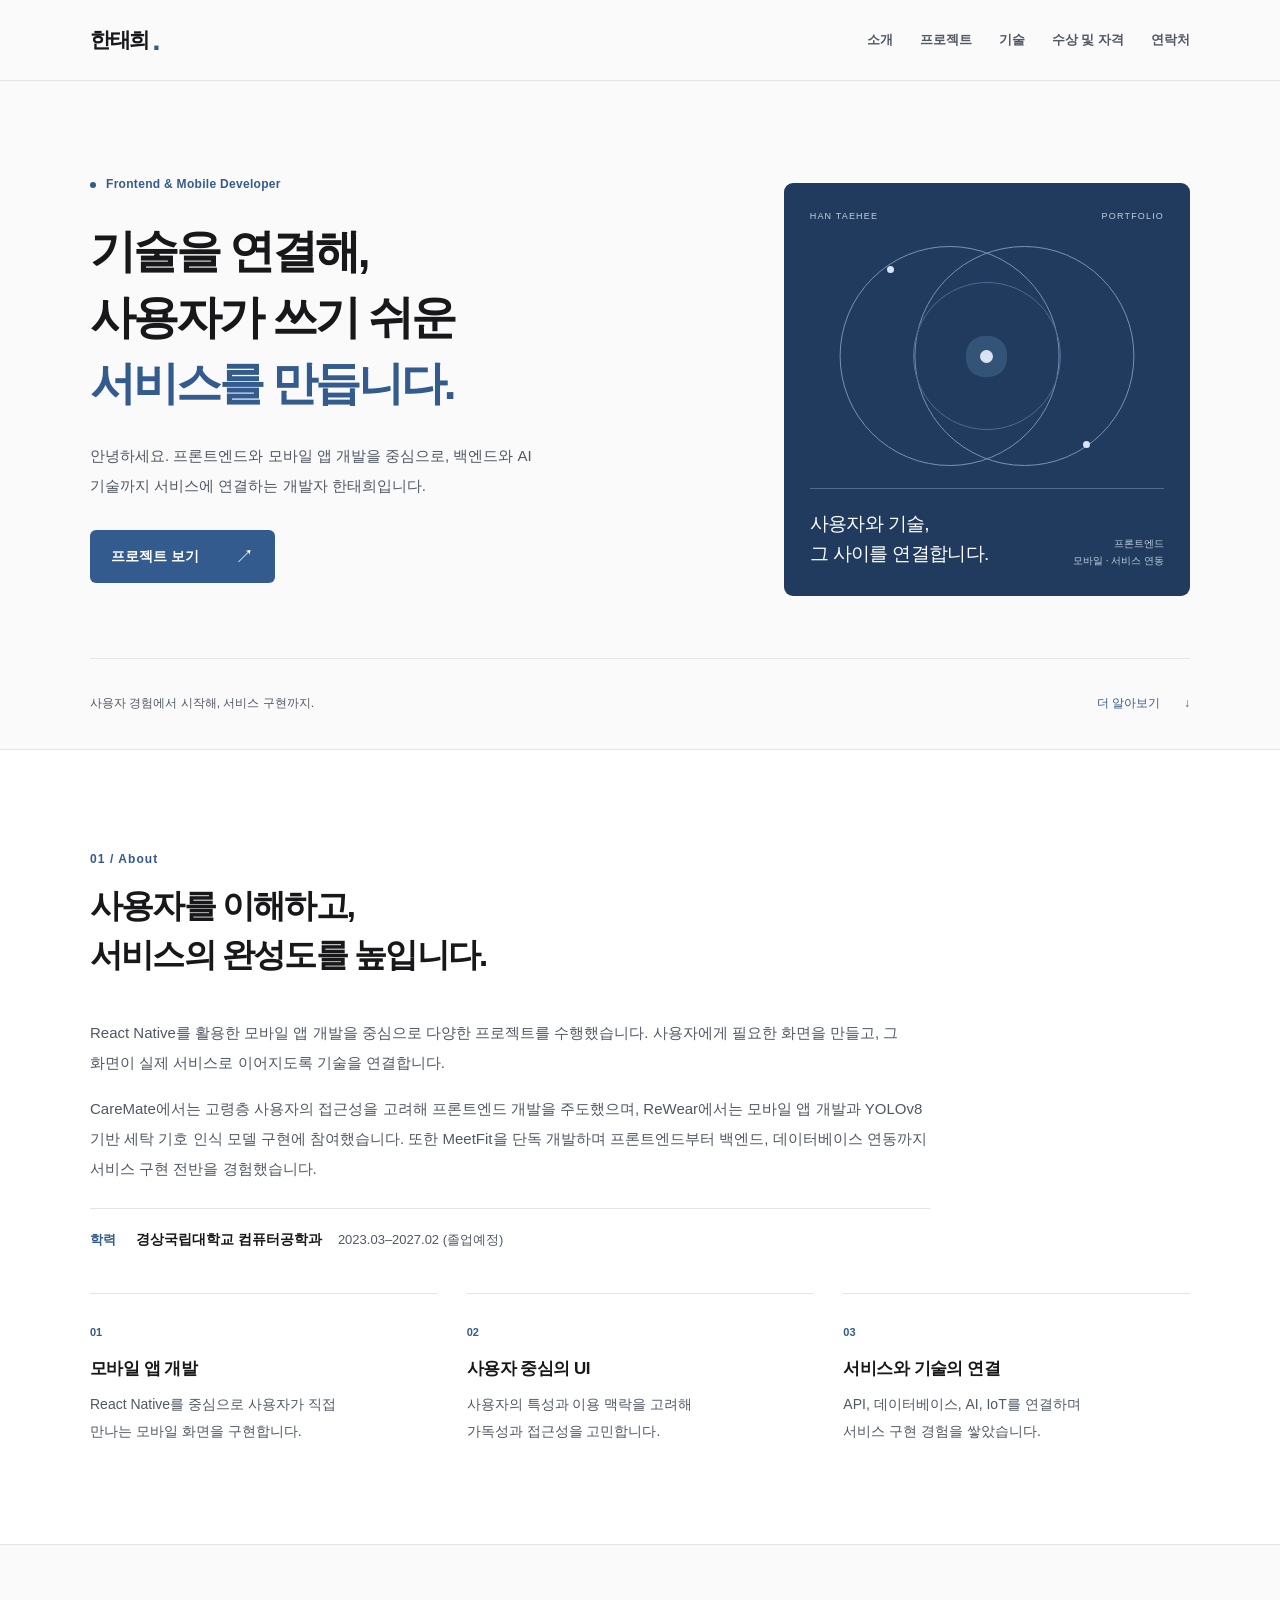
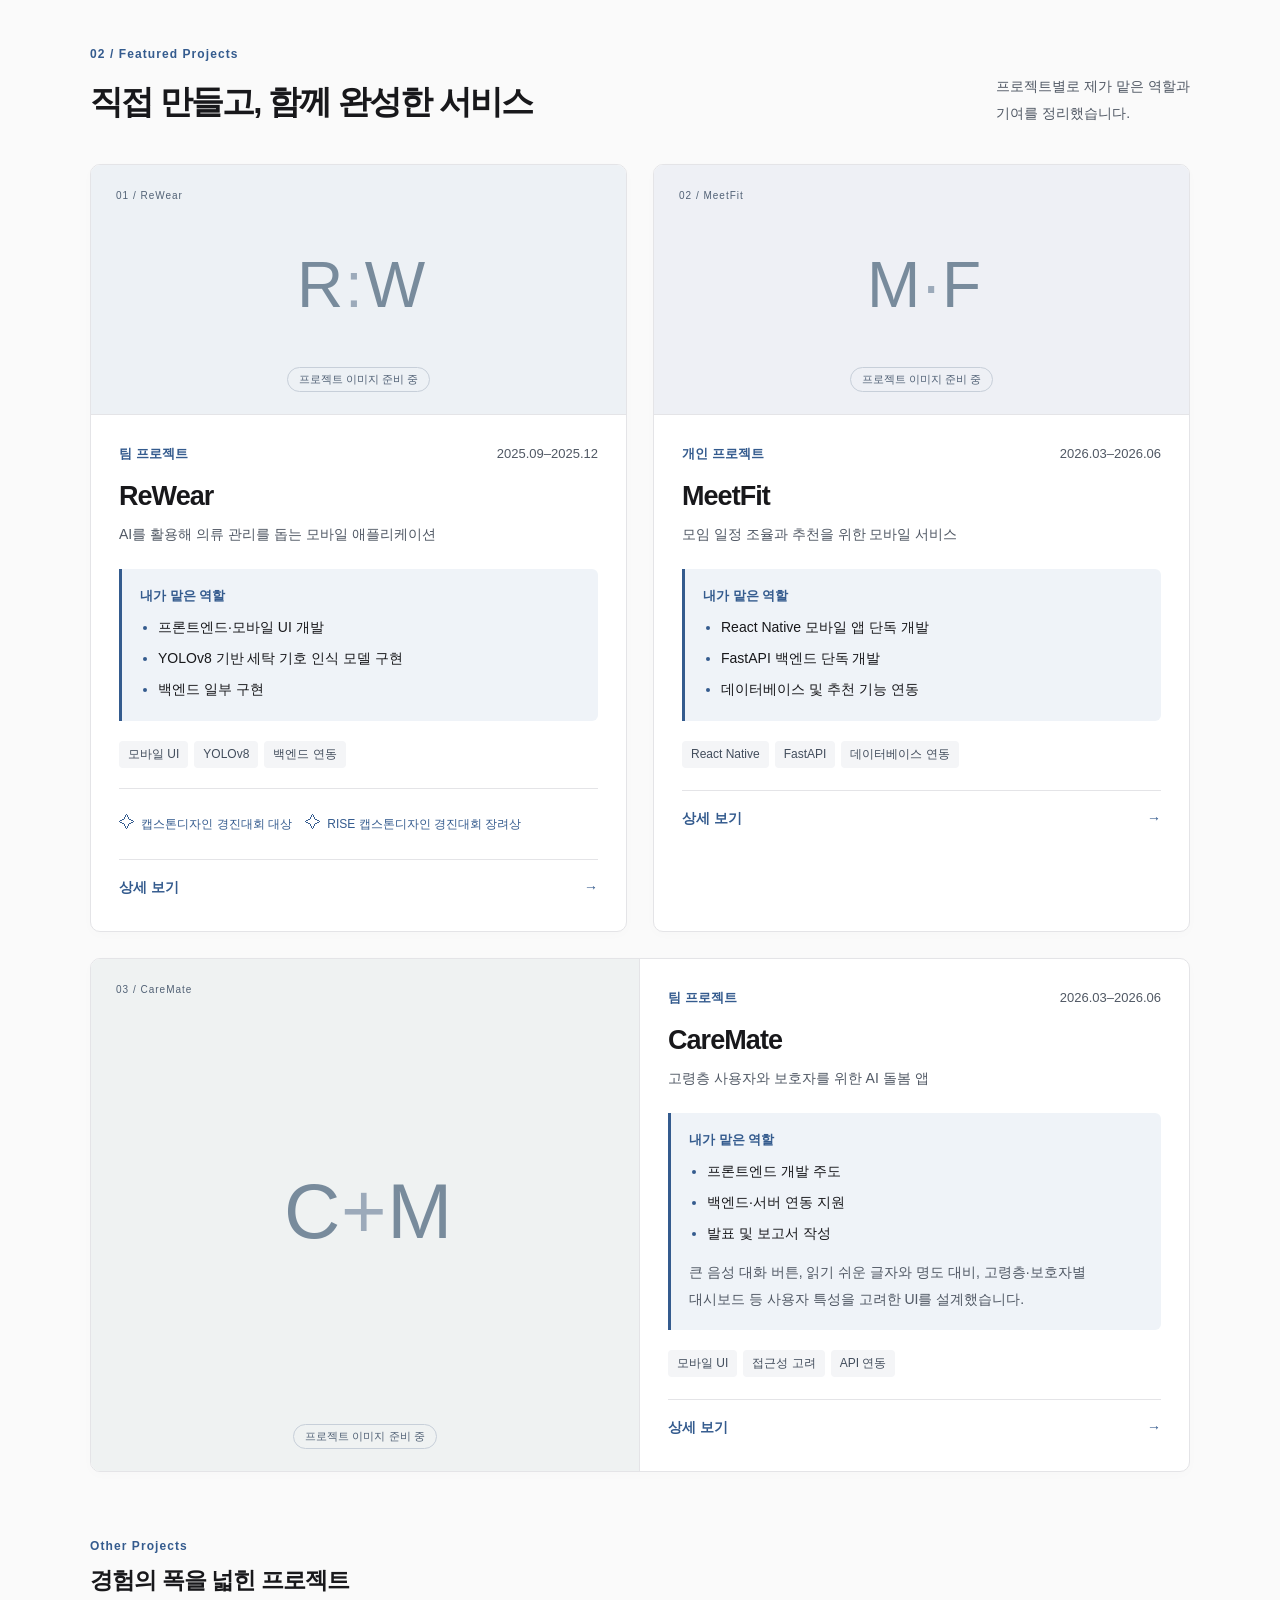
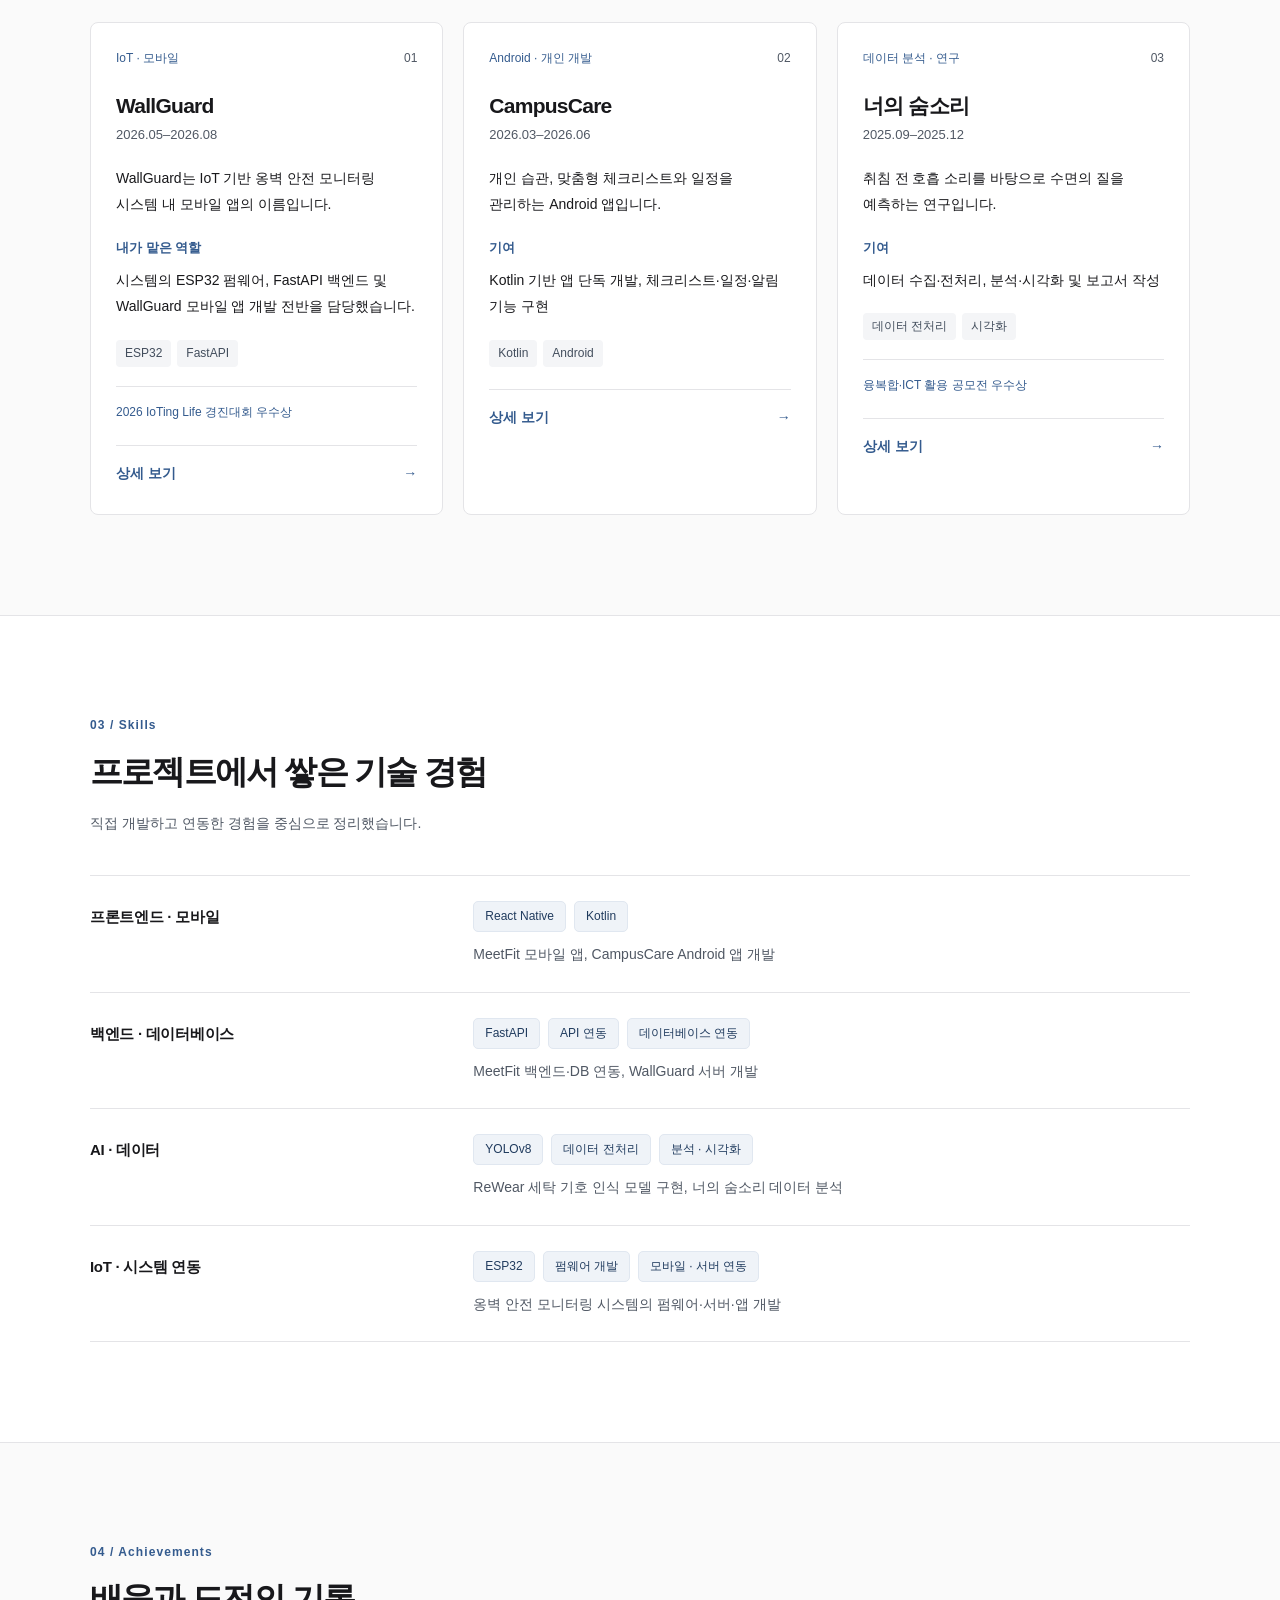
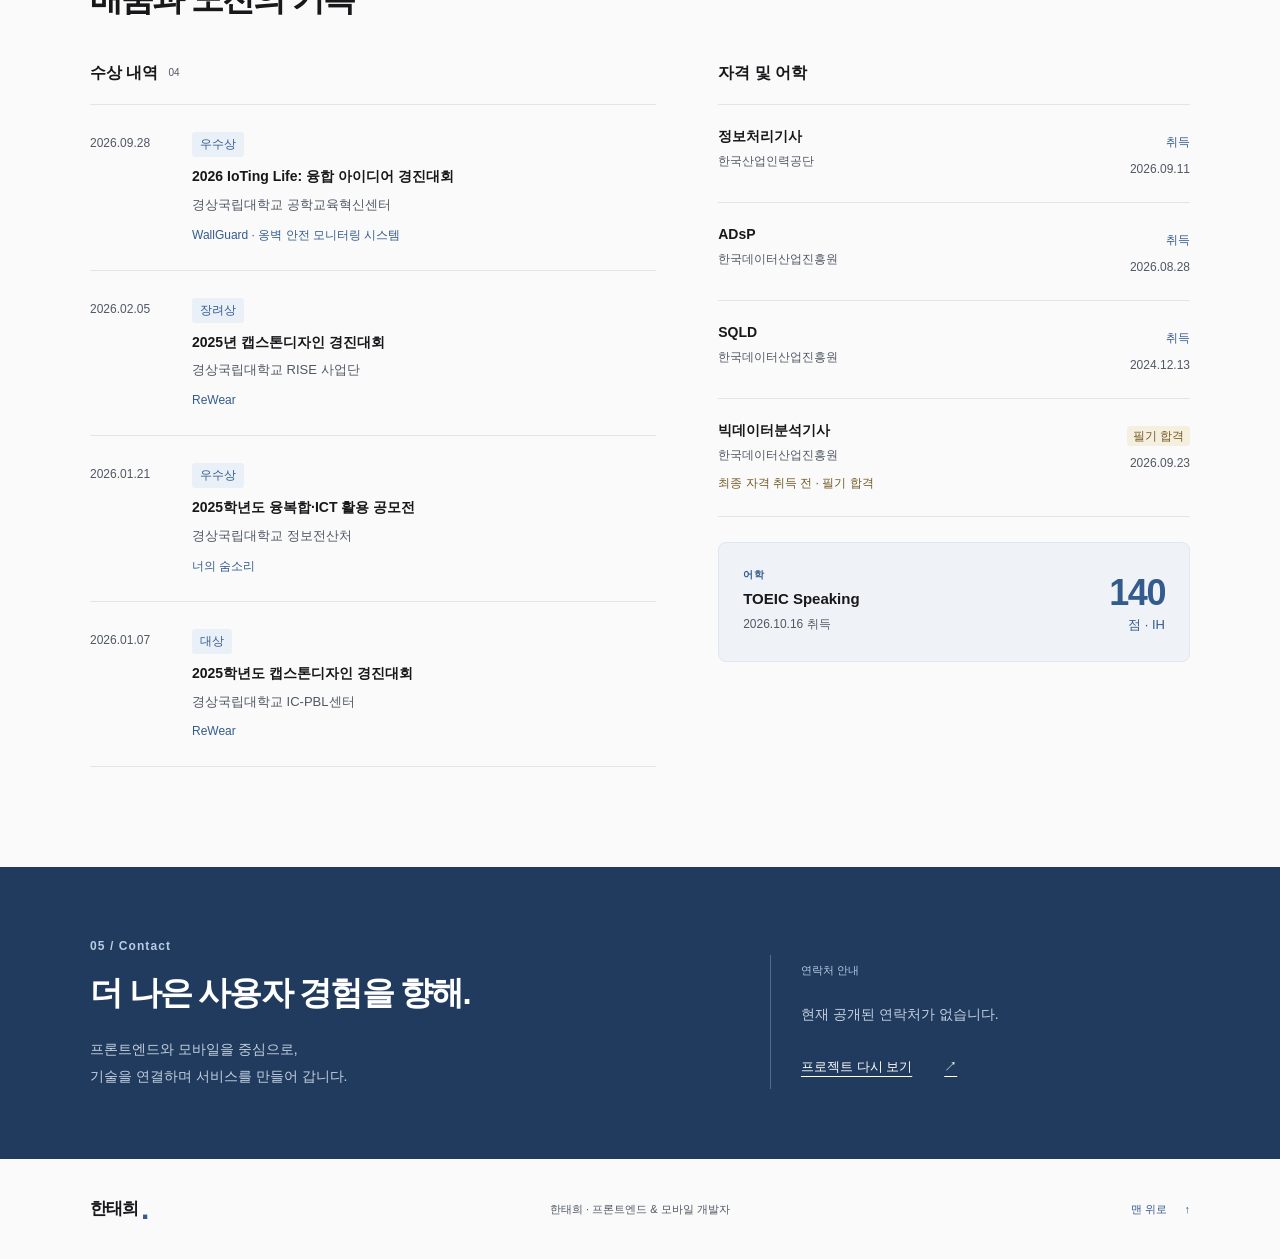
==== commit 8889e3c6: "feat: complete first-pass portfolio project pages" ====
--- a/index.html
+++ b/index.html
@@ -59,22 +59,22 @@
       <div class="featured-grid">
         <article class="project-card">
           <div class="project-placeholder placeholder-rewear"><span class="placeholder-index" aria-hidden="true">01 / ReWear</span><span class="placeholder-mark" aria-hidden="true">R<span>:</span>W</span><span class="placeholder-caption">프로젝트 이미지 준비 중</span></div>
-          <div class="project-body"><div class="project-meta"><span>팀 프로젝트</span><span>2025.09–2025.12</span></div><h3>ReWear</h3><p class="project-summary">AI를 활용해 의류 관리를 돕는 모바일 애플리케이션</p><div class="contribution"><h4>내가 맡은 역할</h4><ul><li>프론트엔드·모바일 UI 개발</li><li>YOLOv8 기반 세탁 기호 인식 모델 구현</li><li>백엔드 일부 구현</li></ul></div><ul class="tags" aria-label="활용 기술"><li>모바일 UI</li><li>YOLOv8</li><li>백엔드 연동</li></ul><ul class="award-badges" aria-label="수상 내역"><li><span aria-hidden="true">✧</span> 캡스톤디자인 경진대회 대상</li><li><span aria-hidden="true">✧</span> RISE 캡스톤디자인 경진대회 장려상</li></ul></div>
+          <div class="project-body"><div class="project-meta"><span>팀 프로젝트</span><span>2025.09–2025.12</span></div><h3>ReWear</h3><p class="project-summary">AI를 활용해 의류 관리를 돕는 모바일 애플리케이션</p><div class="contribution"><h4>내가 맡은 역할</h4><ul><li>프론트엔드·모바일 UI 개발</li><li>YOLOv8 기반 세탁 기호 인식 모델 구현</li><li>백엔드 일부 구현</li></ul></div><ul class="tags" aria-label="활용 기술"><li>모바일 UI</li><li>YOLOv8</li><li>백엔드 연동</li></ul><ul class="award-badges" aria-label="수상 내역"><li><span aria-hidden="true">✧</span> 캡스톤디자인 경진대회 대상</li><li><span aria-hidden="true">✧</span> RISE 캡스톤디자인 경진대회 장려상</li></ul><a class="project-detail-link" href="projects/rewear.html" aria-label="ReWear 프로젝트 상세 보기">상세 보기 <span aria-hidden="true">→</span></a></div>
         </article>
         <article class="project-card">
           <div class="project-placeholder placeholder-meetfit"><span class="placeholder-index" aria-hidden="true">02 / MeetFit</span><span class="placeholder-mark" aria-hidden="true">M<span>·</span>F</span><span class="placeholder-caption">프로젝트 이미지 준비 중</span></div>
-          <div class="project-body"><div class="project-meta"><span>개인 프로젝트</span><span>2026.03–2026.06</span></div><h3>MeetFit</h3><p class="project-summary">모임 일정 조율과 추천을 위한 모바일 서비스</p><div class="contribution"><h4>내가 맡은 역할</h4><ul><li>React Native 모바일 앱 단독 개발</li><li>FastAPI 백엔드 단독 개발</li><li>데이터베이스 및 추천 기능 연동</li></ul></div><ul class="tags" aria-label="활용 기술"><li>React Native</li><li>FastAPI</li><li>데이터베이스 연동</li></ul></div>
+          <div class="project-body"><div class="project-meta"><span>개인 프로젝트</span><span>2026.03–2026.06</span></div><h3>MeetFit</h3><p class="project-summary">모임 일정 조율과 추천을 위한 모바일 서비스</p><div class="contribution"><h4>내가 맡은 역할</h4><ul><li>React Native 모바일 앱 단독 개발</li><li>FastAPI 백엔드 단독 개발</li><li>데이터베이스 및 추천 기능 연동</li></ul></div><ul class="tags" aria-label="활용 기술"><li>React Native</li><li>FastAPI</li><li>데이터베이스 연동</li></ul><a class="project-detail-link" href="projects/meetfit.html" aria-label="MeetFit 프로젝트 상세 보기">상세 보기 <span aria-hidden="true">→</span></a></div>
         </article>
         <article class="project-card project-wide">
           <div class="project-placeholder placeholder-caremate"><span class="placeholder-index" aria-hidden="true">03 / CareMate</span><span class="placeholder-mark" aria-hidden="true">C<span>+</span>M</span><span class="placeholder-caption">프로젝트 이미지 준비 중</span></div>
-          <div class="project-body"><div class="project-meta"><span>팀 프로젝트</span><span>2026.03–2026.06</span></div><h3>CareMate</h3><p class="project-summary">고령층 사용자와 보호자를 위한 AI 돌봄 앱</p><div class="contribution"><h4>내가 맡은 역할</h4><ul><li>프론트엔드 개발 주도</li><li>백엔드·서버 연동 지원</li><li>발표 및 보고서 작성</li></ul><p class="contribution-detail">큰 음성 대화 버튼, 읽기 쉬운 글자와 명도 대비, 고령층·보호자별 대시보드 등 사용자 특성을 고려한 UI를 설계했습니다.</p></div><ul class="tags" aria-label="주요 경험"><li>모바일 UI</li><li>접근성 고려</li><li>API 연동</li></ul></div>
+          <div class="project-body"><div class="project-meta"><span>팀 프로젝트</span><span>2026.03–2026.06</span></div><h3>CareMate</h3><p class="project-summary">고령층 사용자와 보호자를 위한 AI 돌봄 앱</p><div class="contribution"><h4>내가 맡은 역할</h4><ul><li>프론트엔드 개발 주도</li><li>백엔드·서버 연동 지원</li><li>발표 및 보고서 작성</li></ul><p class="contribution-detail">큰 음성 대화 버튼, 읽기 쉬운 글자와 명도 대비, 고령층·보호자별 대시보드 등 사용자 특성을 고려한 UI를 설계했습니다.</p></div><ul class="tags" aria-label="주요 경험"><li>모바일 UI</li><li>접근성 고려</li><li>API 연동</li></ul><a class="project-detail-link" href="projects/caremate.html" aria-label="CareMate 프로젝트 상세 보기">상세 보기 <span aria-hidden="true">→</span></a></div>
         </article>
       </div>
 
       <section class="other-projects" aria-labelledby="other-title"><div class="subsection-heading"><p class="eyebrow">Other Projects</p><h3 id="other-title">경험의 폭을 넓힌 프로젝트</h3></div><div class="other-grid">
-        <article class="other-card"><div class="other-top"><span class="project-kind">IoT · 모바일</span><span aria-hidden="true">01</span></div><h4>WallGuard</h4><p class="other-period">2026.05–2026.08</p><p>WallGuard는 IoT 기반 옹벽 안전 모니터링 시스템 내 모바일 앱의 이름입니다.</p><p class="other-role"><strong>내가 맡은 역할</strong> 시스템의 ESP32 펌웨어, FastAPI 백엔드 및 WallGuard 모바일 앱 개발 전반을 담당했습니다.</p><ul class="tags" aria-label="활용 기술"><li>ESP32</li><li>FastAPI</li></ul><p class="other-award">2026 IoTing Life 경진대회 우수상</p></article>
-        <article class="other-card"><div class="other-top"><span class="project-kind">Android · 개인 개발</span><span aria-hidden="true">02</span></div><h4>CampusCare</h4><p class="other-period">2026.03–2026.06</p><p>개인 습관, 맞춤형 체크리스트와 일정을 관리하는 Android 앱입니다.</p><p class="other-role"><strong>기여</strong> Kotlin 기반 앱 단독 개발, 체크리스트·일정·알림 기능 구현</p><ul class="tags" aria-label="활용 기술"><li>Kotlin</li><li>Android</li></ul></article>
-        <article class="other-card"><div class="other-top"><span class="project-kind">데이터 분석 · 연구</span><span aria-hidden="true">03</span></div><h4>너의 숨소리</h4><p class="other-period">2025.09–2025.12</p><p>취침 전 호흡 소리를 바탕으로 수면의 질을 예측하는 연구입니다.</p><p class="other-role"><strong>기여</strong> 데이터 수집·전처리, 분석·시각화 및 보고서 작성</p><ul class="tags" aria-label="주요 경험"><li>데이터 전처리</li><li>시각화</li></ul><p class="other-award">융복합·ICT 활용 공모전 우수상</p></article>
+        <article class="other-card"><div class="other-top"><span class="project-kind">IoT · 모바일</span><span aria-hidden="true">01</span></div><h4>WallGuard</h4><p class="other-period">2026.05–2026.08</p><p>WallGuard는 IoT 기반 옹벽 안전 모니터링 시스템 내 모바일 앱의 이름입니다.</p><p class="other-role"><strong>내가 맡은 역할</strong> 시스템의 ESP32 펌웨어, FastAPI 백엔드 및 WallGuard 모바일 앱 개발 전반을 담당했습니다.</p><ul class="tags" aria-label="활용 기술"><li>ESP32</li><li>FastAPI</li></ul><p class="other-award">2026 IoTing Life 경진대회 우수상</p><a class="project-detail-link" href="projects/wallguard.html" aria-label="WallGuard 프로젝트 상세 보기">상세 보기 <span aria-hidden="true">→</span></a></article>
+        <article class="other-card"><div class="other-top"><span class="project-kind">Android · 개인 개발</span><span aria-hidden="true">02</span></div><h4>CampusCare</h4><p class="other-period">2026.03–2026.06</p><p>개인 습관, 맞춤형 체크리스트와 일정을 관리하는 Android 앱입니다.</p><p class="other-role"><strong>기여</strong> Kotlin 기반 앱 단독 개발, 체크리스트·일정·알림 기능 구현</p><ul class="tags" aria-label="활용 기술"><li>Kotlin</li><li>Android</li></ul><a class="project-detail-link" href="projects/campuscare.html" aria-label="CampusCare 프로젝트 상세 보기">상세 보기 <span aria-hidden="true">→</span></a></article>
+        <article class="other-card"><div class="other-top"><span class="project-kind">데이터 분석 · 연구</span><span aria-hidden="true">03</span></div><h4>너의 숨소리</h4><p class="other-period">2025.09–2025.12</p><p>취침 전 호흡 소리를 바탕으로 수면의 질을 예측하는 연구입니다.</p><p class="other-role"><strong>기여</strong> 데이터 수집·전처리, 분석·시각화 및 보고서 작성</p><ul class="tags" aria-label="주요 경험"><li>데이터 전처리</li><li>시각화</li></ul><p class="other-award">융복합·ICT 활용 공모전 우수상</p><a class="project-detail-link" href="projects/yourbreath.html" aria-label="너의 숨소리 프로젝트 상세 보기">상세 보기 <span aria-hidden="true">→</span></a></article>
       </div></section>
     </section>
 
--- a/css/style.css
+++ b/css/style.css
@@ -234,6 +234,187 @@
   .award-list > li { grid-template-columns: 1fr; gap: 7px; }
   .language-card { padding: 18px; }
 }
+/* Project details: scoped to keep the homepage layout unchanged. */
+.project-detail-link { display: flex; align-items: center; justify-content: space-between; gap: 16px; min-height: 44px; margin-top: 22px; padding-top: 12px; border-top: 1px solid var(--border); color: var(--navy); font-size: 14px; font-weight: 600; }
+.project-detail-link:hover, .text-link:hover, .detail-back-link:hover { text-decoration: underline; text-underline-offset: 5px; }
+.rewear-page { --rewear-green: #286147; --rewear-soft: #edf4ef; }
+.rewear-page .rewear-label { color: var(--rewear-green); }
+.breadcrumb { padding-top: 26px; color: var(--muted); font-size: 12px; }
+.breadcrumb ol { display: flex; align-items: center; flex-wrap: wrap; gap: 12px; }
+.breadcrumb li + li::before { content: "/"; margin-right: 12px; color: var(--muted); }
+.breadcrumb a { display: inline-flex; align-items: center; min-height: 44px; }
+.breadcrumb [aria-current="page"] { color: var(--navy-dark); font-weight: 600; }
+.detail-hero { display: grid; grid-template-columns: 1fr 1fr; align-items: center; gap: 50px; padding-top: 40px; }
+.detail-hero h1 { margin-top: 18px; font-size: clamp(48px, 6vw, 70px); letter-spacing: -.06em; line-height: 1.15; }
+.detail-hero h1 .rewear-colon { color: var(--rewear-green); }
+.detail-tagline { margin-top: 22px; font-size: clamp(23px, 2.6vw, 30px); font-weight: 650; letter-spacing: -.045em; line-height: 1.55; }
+.detail-intro { margin-top: 18px; max-width: 460px; color: var(--muted); font-size: 15px; line-height: 1.95; }
+.detail-facts { display: grid; grid-template-columns: 1fr 1fr; gap: 18px 22px; margin: 26px 0 0; padding-top: 22px; border-top: 1px solid var(--border); font-size: 13px; }
+.detail-facts dt { color: var(--muted); font-size: 12px; margin-bottom: 5px; }
+.detail-facts dd { margin: 0; color: var(--navy-dark); font-weight: 500; }
+.detail-facts .fact-role { grid-column: 1 / -1; }
+.detail-actions { display: flex; align-items: center; flex-wrap: wrap; gap: 12px 22px; margin-top: 25px; }
+.detail-actions .button { margin-top: 0; }
+.text-link { display: inline-flex; align-items: center; gap: 14px; min-height: 44px; color: var(--navy); font-size: 13px; font-weight: 600; }
+.phone-frame { min-width: 0; padding: 6px; border: 1px solid #6c7972; border-radius: 26px; background: #26332d; box-shadow: 0 12px 28px #213d2e0d; }
+.phone-frame img { display: block; width: 100%; height: auto; border-radius: 20px; }
+.phone-placeholder { display: flex; flex-direction: column; align-items: center; justify-content: center; gap: 12px; aspect-ratio: 886 / 1920; padding: 12px; border-radius: 20px; background: var(--rewear-soft); color: var(--rewear-green); text-align: center; font-size: 13px; }
+.phone-trio .phone-placeholder { padding: 6px; border-radius: 12px; font-size: 11px; }
+.screenshot-placeholder { max-width: 250px; width: 100%; margin-inline: auto; }
+.phone-trio { display: grid; grid-template-columns: .85fr 1fr .85fr; align-items: center; gap: 12px; min-width: 0; padding: 50px 20px 26px; border: 1px solid #e1e9e3; border-radius: 12px; background: var(--rewear-soft); }
+.phone-trio .phone-frame { padding: 4px; border-radius: 17px; }
+.phone-trio .phone-frame img { border-radius: 12px; }
+.phone-trio .phone-frame:nth-child(2) { transform: translateY(-20px); }
+.phone-trio > p { grid-column: 1 / -1; margin-top: 12px; color: var(--rewear-green); font-size: 11px; text-align: center; }
+.detail-award-strip { grid-column: 1 / -1; display: flex; flex-wrap: wrap; gap: 15px 28px; padding-block: 24px; border-top: 1px solid var(--border); font-size: 12px; color: var(--muted); }
+.detail-award-strip li { display: flex; align-items: baseline; flex-wrap: wrap; gap: 5px 10px; }
+.detail-award-strip li > span { color: var(--rewear-green); font-weight: 700; }
+.detail-award-strip time { font-size: 11px; font-variant-numeric: tabular-nums; }
+.detail-split { display: grid; grid-template-columns: 1fr 1.6fr; gap: 60px; }
+.detail-split .section-heading { margin-bottom: 0; }
+.detail-prose p { font-size: 15px; color: var(--muted); line-height: 2; }
+.detail-prose p + p { margin-top: 18px; }
+.rewear-page .ownership-note { padding: 16px 19px; border-left: 3px solid var(--rewear-green); border-radius: 0 5px 5px 0; background: var(--rewear-soft); color: #355543; font-size: 13px; line-height: 1.9; }
+:is(.rewear-contributions, .contribution-grid) { display: grid; grid-template-columns: repeat(3, minmax(0, 1fr)); gap: 22px; }
+:is(.rewear-contributions, .contribution-grid) article { padding: 26px; background: var(--white); border: 1px solid var(--border); border-top: 3px solid var(--navy); border-radius: 6px; }
+:is(.rewear-contributions, .contribution-grid) h3 { margin-top: 15px; font-size: 18px; letter-spacing: -.035em; }
+:is(.rewear-contributions, .contribution-grid) p { margin-top: 12px; font-size: 14px; color: var(--muted); line-height: 1.95; }
+.contribution-boundary { margin-top: 26px; }
+:is(.rewear-cases, .case-list) { display: grid; gap: 24px; }
+:is(.rewear-cases, .case-list) article { padding: 26px; border: 1px solid var(--border); border-radius: 8px; background: var(--bg); }
+:is(.rewear-cases, .case-list) h3 { font-size: 18px; letter-spacing: -.03em; }
+:is(.rewear-cases, .case-list) dl { display: grid; gap: 14px; margin: 20px 0 0; }
+:is(.rewear-cases, .case-list) dl > div { display: flex; align-items: baseline; flex-wrap: wrap; gap: 6px 18px; }
+:is(.rewear-cases, .case-list) dt { color: var(--navy); font-size: 13px; font-weight: 700; }
+:is(.rewear-cases, .case-list) dd { flex: 1 1 220px; min-width: 0; margin: 0; color: var(--muted); font-size: 14px; line-height: 1.9; }
+.screen-gallery { display: grid; grid-template-columns: repeat(3, minmax(0, 1fr)); gap: 36px; }
+.screen-gallery figure { margin: 0; min-width: 0; }
+.screenshot-link { display: block; max-width: 250px; margin-inline: auto; border-radius: 26px; }
+.screenshot-link:hover { outline: 2px solid var(--rewear-green); outline-offset: 5px; }
+.screen-gallery figcaption { margin-top: 30px; }
+.screen-gallery figcaption > span { font-size: 12px; font-weight: 600; }
+.screen-gallery h3 { margin-top: 7px; font-size: 18px; letter-spacing: -.035em; }
+.screen-gallery figcaption p { margin-top: 10px; font-size: 14px; color: var(--muted); line-height: 1.95; }
+.gallery-note { margin-top: 28px; text-align: center; color: var(--muted); font-size: 12px; }
+.architecture-panel { padding: 30px; border: 1px solid var(--border); border-radius: 10px; background: var(--white); }
+.architecture-main { display: grid; grid-template-columns: 1fr 40px 1fr; align-items: center; gap: 16px; }
+.architecture-node { min-width: 0; padding: 22px 18px; border: 1px solid var(--border); border-radius: 7px; background: var(--bg); }
+.architecture-label { font-size: 11px; color: var(--muted); }
+.architecture-node h3 { margin-top: 7px; font-size: 17px; }
+.architecture-node p { margin-top: 7px; font-size: 12px; color: var(--muted); }
+.personal-scope, .team-scope { display: block; margin-top: 13px; padding-top: 12px; border-top: 1px solid var(--border); font-size: 11px; }
+.personal-scope { color: var(--navy); font-weight: 600; }
+.team-scope { color: var(--muted); }
+.architecture-connector { text-align: center; color: var(--navy); font-size: 24px; }
+.architecture-bridge { margin-block: 20px; text-align: center; font-size: 12px; color: var(--muted); }
+.architecture-bridge span { display: block; font-size: 22px; line-height: 1.3; }
+.architecture-services { display: grid; grid-template-columns: repeat(4, minmax(0, 1fr)); gap: 16px; }
+.architecture-services .architecture-node { border-top: 3px solid #b5cabb; }
+.rewear-awards { display: grid; grid-template-columns: repeat(2, minmax(0, 1fr)); gap: 24px; }
+.rewear-awards article { padding: 28px; border: 1px solid var(--border); border-radius: 8px; background: var(--bg); }
+.detail-award-meta { display: flex; justify-content: space-between; align-items: center; flex-wrap: wrap; gap: 10px; margin-bottom: 18px; }
+.detail-award-meta .prize { margin: 0; }
+.detail-award-meta time { font-size: 12px; color: var(--muted); font-variant-numeric: tabular-nums; }
+.rewear-awards h3 { font-size: 19px; line-height: 1.7; letter-spacing: -.03em; }
+.rewear-awards p { margin-top: 10px; font-size: 13px; color: var(--muted); }
+.detail-closing { display: flex; justify-content: space-between; align-items: end; gap: 30px; padding-block: 65px; border-bottom: 1px solid var(--border); }
+.detail-closing h2 { font-size: 25px; }
+.detail-closing p:not(.eyebrow) { margin-top: 12px; font-size: 14px; color: var(--muted); }
+.detail-closing .text-link { margin-top: 12px; }
+.detail-back-link { display: inline-flex; align-items: center; gap: 14px; min-height: 44px; color: var(--navy); font-size: 13px; font-weight: 600; }
+.meetfit-hero { padding-bottom: 64px; }
+.detail-summary { padding: 30px; background: var(--soft); border: 1px solid #dfe6ee; border-radius: 10px; }
+.detail-summary h2 { font-size: 25px; }
+.service-flow { display: grid; gap: 24px; margin-top: 28px; }
+.service-flow li { display: flex; align-items: baseline; gap: 18px; }
+.service-flow li > span { color: var(--navy); font-size: 12px; font-weight: 600; }
+.service-flow h3 { font-size: 16px; }
+.service-flow p { margin-top: 6px; color: var(--muted); font-size: 13px; }
+.summary-note { margin-top: 28px; padding-top: 18px; border-top: 1px solid #d5dee9; font-size: 12px; line-height: 1.9; color: var(--muted); }
+.capture-placeholder { display: flex; flex-direction: column; align-items: center; justify-content: center; gap: 12px; min-height: 250px; padding: 24px; background: var(--soft); border: 1px dashed #b7c5d6; border-radius: 8px; text-align: center; }
+.capture-placeholder > span { font-size: 12px; color: var(--muted); }
+.capture-placeholder > p { color: var(--navy-dark); font-size: 17px; font-weight: 600; }
+.detail-note { margin-top: 26px; padding: 18px 20px; border-left: 3px solid var(--navy); border-radius: 0 5px 5px 0; background: var(--soft); color: var(--navy-dark); font-size: 14px; line-height: 1.9; }
+.verification-grid { display: grid; grid-template-columns: repeat(4, minmax(0, 1fr)); gap: 18px; margin: 0; }
+.verification-grid > div { padding: 24px; border: 1px solid var(--border); border-radius: 8px; background: var(--white); }
+.verification-grid dt { color: var(--muted); font-size: 13px; }
+.verification-grid dd { margin: 15px 0 0; color: var(--navy); font-size: 14px; }
+.verification-grid strong { font-size: 25px; font-weight: 650; }
+.pending-note { padding: 26px; border: 1px dashed #b7c5d6; border-radius: 8px; background: var(--bg); }
+.pending-note h3 { color: var(--navy); font-size: 16px; }
+.pending-note p { max-width: 740px; margin-top: 12px; font-size: 14px; line-height: 1.9; color: var(--muted); }
+:is(.meetfit-page, .caremate-page, .wallguard-page, .campuscare-page, .research-page) .architecture-services .architecture-node { border-top-color: #b5c4d8; }
+:is(.meetfit-page, .caremate-page, .wallguard-page, .campuscare-page, .research-page) .section { padding-block: 64px; }
+:is(.meetfit-page, .caremate-page, .wallguard-page, .campuscare-page, .research-page) .section-heading { margin-bottom: 26px; }
+:is(.meetfit-page, .caremate-page, .wallguard-page, .campuscare-page, .research-page) .detail-split .section-heading { margin-bottom: 0; }
+:is(.meetfit-page, .caremate-page, .wallguard-page, .campuscare-page, .research-page) .detail-hero { padding-top: 28px; padding-bottom: 44px; }
+:is(.meetfit-page, .caremate-page, .wallguard-page, .campuscare-page, .research-page) .detail-closing { padding-block: 36px; }
+:is(.meeting-ux, .detail-subsection) { margin-top: 28px; padding-top: 24px; border-top: 1px solid var(--border); }
+:is(.meeting-ux, .detail-subsection) h3 { margin-top: 8px; font-size: 22px; letter-spacing: -.04em; }
+:is(.meeting-ux, .detail-subsection) > p:not(.eyebrow) { max-width: 850px; margin-top: 12px; color: var(--muted); font-size: 14px; line-height: 1.9; }
+.settings-grid { display: grid; grid-template-columns: repeat(2, minmax(0, 1fr)); gap: 18px 30px; margin: 22px 0 0; }
+.settings-grid > div { padding-top: 14px; border-top: 1px solid var(--border); }
+.settings-grid dt { color: var(--navy-dark); font-size: 14px; font-weight: 650; }
+.settings-grid dd { margin: 6px 0 0; color: var(--muted); font-size: 14px; line-height: 1.85; }
+.recommendation-flow { display: flex; flex-wrap: wrap; gap: 10px 18px; padding: 14px 18px; border-radius: 6px; background: var(--soft); }
+.recommendation-flow li { display: flex; align-items: center; gap: 18px; color: var(--navy); font-size: 14px; font-weight: 600; }
+.recommendation-flow span { color: var(--muted); font-weight: 400; }
+.recommendation-rule-note, .verification-context { margin-top: 20px; color: var(--muted); font-size: 14px; line-height: 1.9; }
+:is(.meetfit-page, .caremate-page, .wallguard-page, .campuscare-page, .research-page) .case-list { gap: 16px; }
+:is(.meetfit-page, .caremate-page, .wallguard-page, .campuscare-page, .research-page) .case-list article { padding: 22px; }
+:is(.meetfit-page, .caremate-page, .wallguard-page, .campuscare-page, .research-page) .case-list dl { gap: 10px; margin-top: 16px; }
+.research-figures { grid-template-columns: repeat(2, minmax(0, 1fr)); }
+@media (max-width: 1000px) {
+  .detail-hero { gap: 35px; }
+  .phone-trio { gap: 8px; padding-inline: 12px; }
+  .detail-split { gap: 35px; }
+  :is(.rewear-contributions, .contribution-grid) article { padding: 22px; }
+  .architecture-services { grid-template-columns: repeat(2, minmax(0, 1fr)); }
+}
+@media (max-width: 760px) {
+  .detail-hero { grid-template-columns: 1fr; padding-top: 28px; gap: 35px; }
+  .detail-hero h1 { font-size: 56px; }
+  .detail-intro { max-width: none; }
+  .phone-trio { width: 100%; max-width: 540px; margin-inline: auto; padding: 45px 18px 22px; gap: 12px; }
+  .detail-award-strip { gap: 18px; }
+  .detail-award-strip li { width: 100%; }
+  .detail-split { grid-template-columns: 1fr; gap: 25px; }
+  :is(.rewear-contributions, .contribution-grid) { grid-template-columns: 1fr; gap: 16px; }
+  .meetfit-hero { padding-bottom: 45px; }
+  :is(.meetfit-page, .caremate-page, .wallguard-page, .campuscare-page, .research-page) .section { padding-block: 44px; }
+  :is(.meetfit-page, .caremate-page, .wallguard-page, .campuscare-page, .research-page) .detail-hero { padding-top: 24px; padding-bottom: 32px; }
+  .settings-grid { grid-template-columns: 1fr; gap: 16px; }
+  .detail-summary { padding: 24px; }
+  .verification-grid { grid-template-columns: repeat(2, minmax(0, 1fr)); }
+  .screen-gallery { grid-template-columns: 1fr; gap: 45px; }
+  .screen-gallery figure { display: grid; grid-template-columns: 1fr 1fr; align-items: center; gap: 28px; }
+  .screenshot-link { max-width: 230px; width: 100%; }
+  .screenshot-placeholder { max-width: 230px; }
+  .screen-gallery figcaption { margin-top: 0; }
+  .architecture-panel { padding: 20px; }
+  .architecture-main { grid-template-columns: 1fr; gap: 12px; }
+  .architecture-connector { transform: rotate(90deg); }
+  .architecture-services { gap: 12px; }
+  .architecture-node { padding: 18px 14px; }
+  .architecture-node h3 { font-size: 15px; }
+  .rewear-awards { grid-template-columns: 1fr; gap: 18px; }
+  .detail-closing { align-items: start; flex-direction: column; padding-block: 45px; }
+}
+@media (max-width: 480px) {
+  .verification-grid { grid-template-columns: 1fr; }
+  .phone-trio { gap: 7px; padding-inline: 12px; }
+  .phone-trio .phone-frame { padding: 2px; border-radius: 12px; }
+  .phone-trio .phone-frame img { border-radius: 9px; }
+  .screen-gallery figure { grid-template-columns: 1fr; gap: 24px; }
+  .screen-gallery figcaption { max-width: 300px; margin-inline: auto; }
+  .architecture-services { grid-template-columns: 1fr; }
+  .rewear-awards article { padding: 22px; }
+}
+.risk-table { width: 100%; border-collapse: collapse; font-size: 14px; }
+.risk-table caption { padding-bottom: 14px; text-align: left; color: var(--muted); font-size: 12px; }
+.risk-table th, .risk-table td { padding: 12px; text-align: left; border-bottom: 1px solid var(--border); }
+.risk-table th { color: var(--navy-dark); font-weight: 600; }
+.campuscare-page .detail-hero h1 { font-size: clamp(40px, 5.5vw, 64px); }
 @media (prefers-reduced-motion: reduce) {
   html { scroll-behavior: auto; }
   *, *::before, *::after { transition: none !important; animation: none !important; }
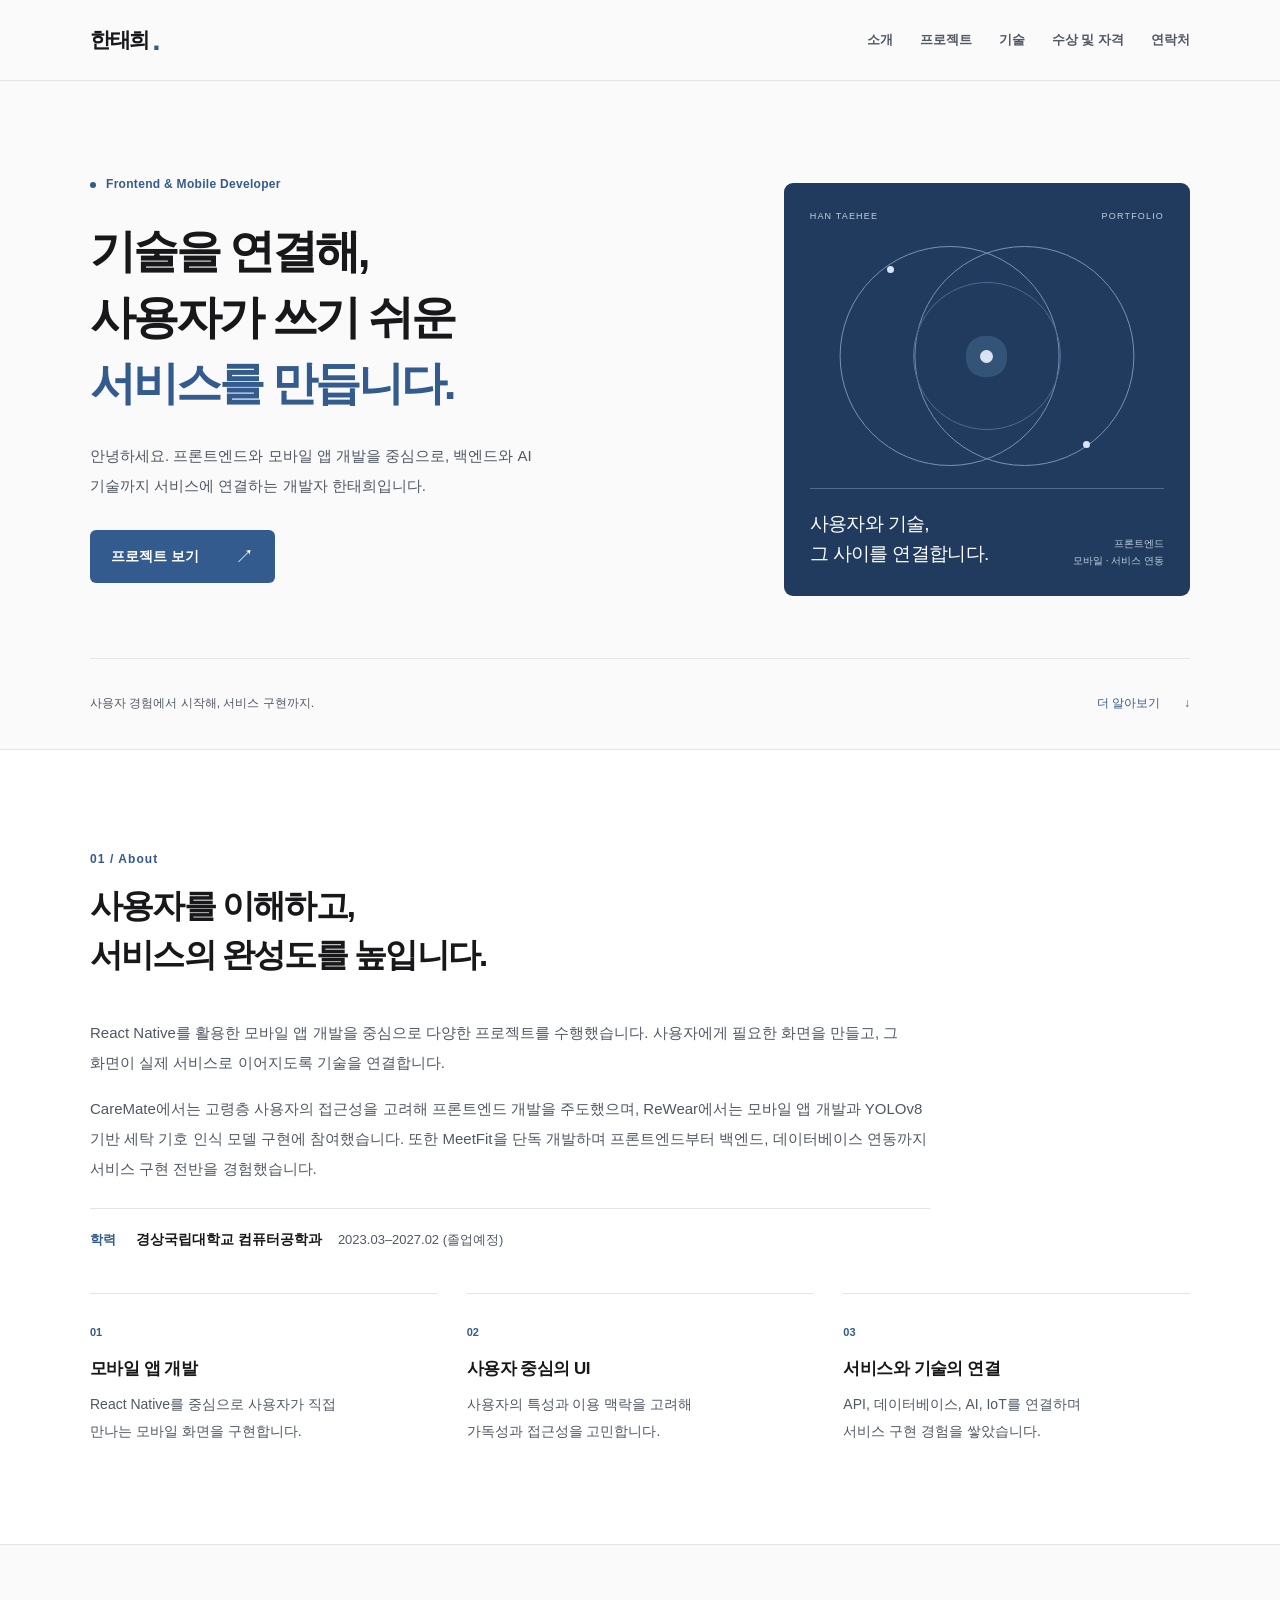
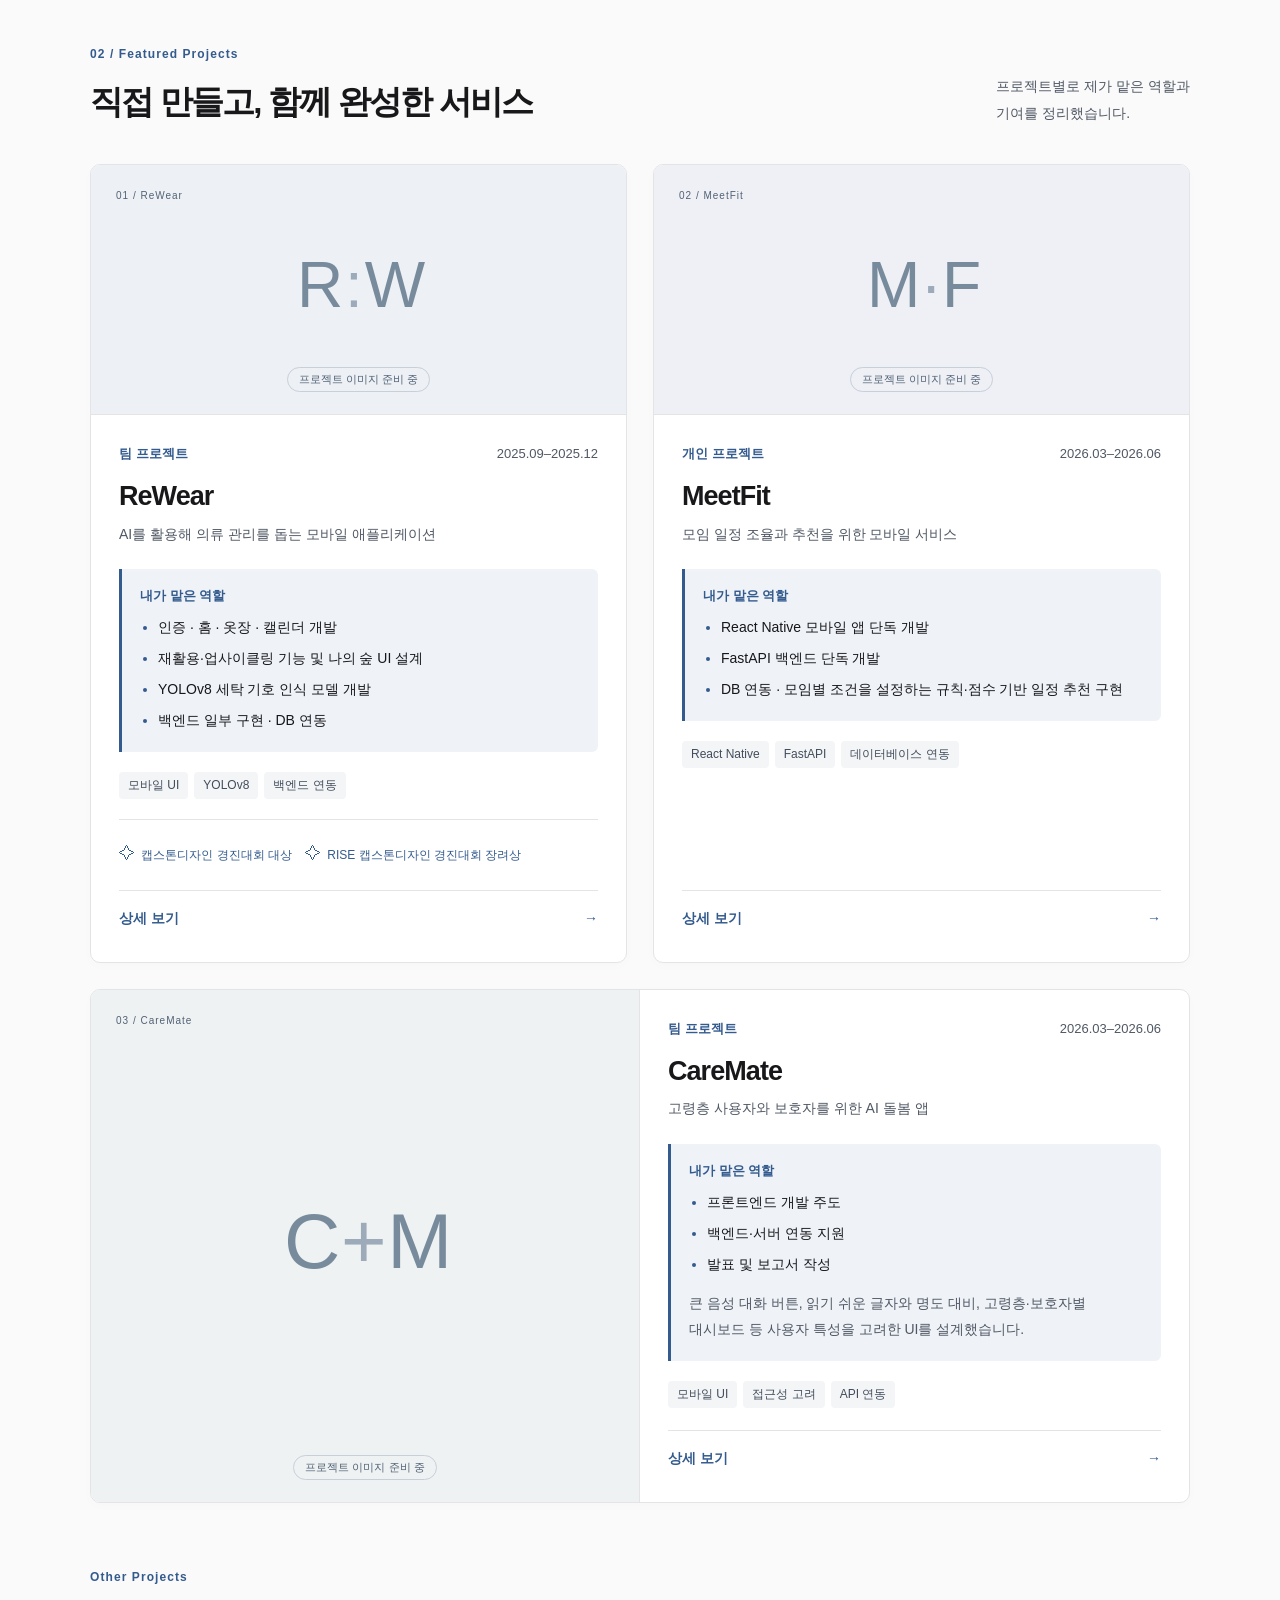
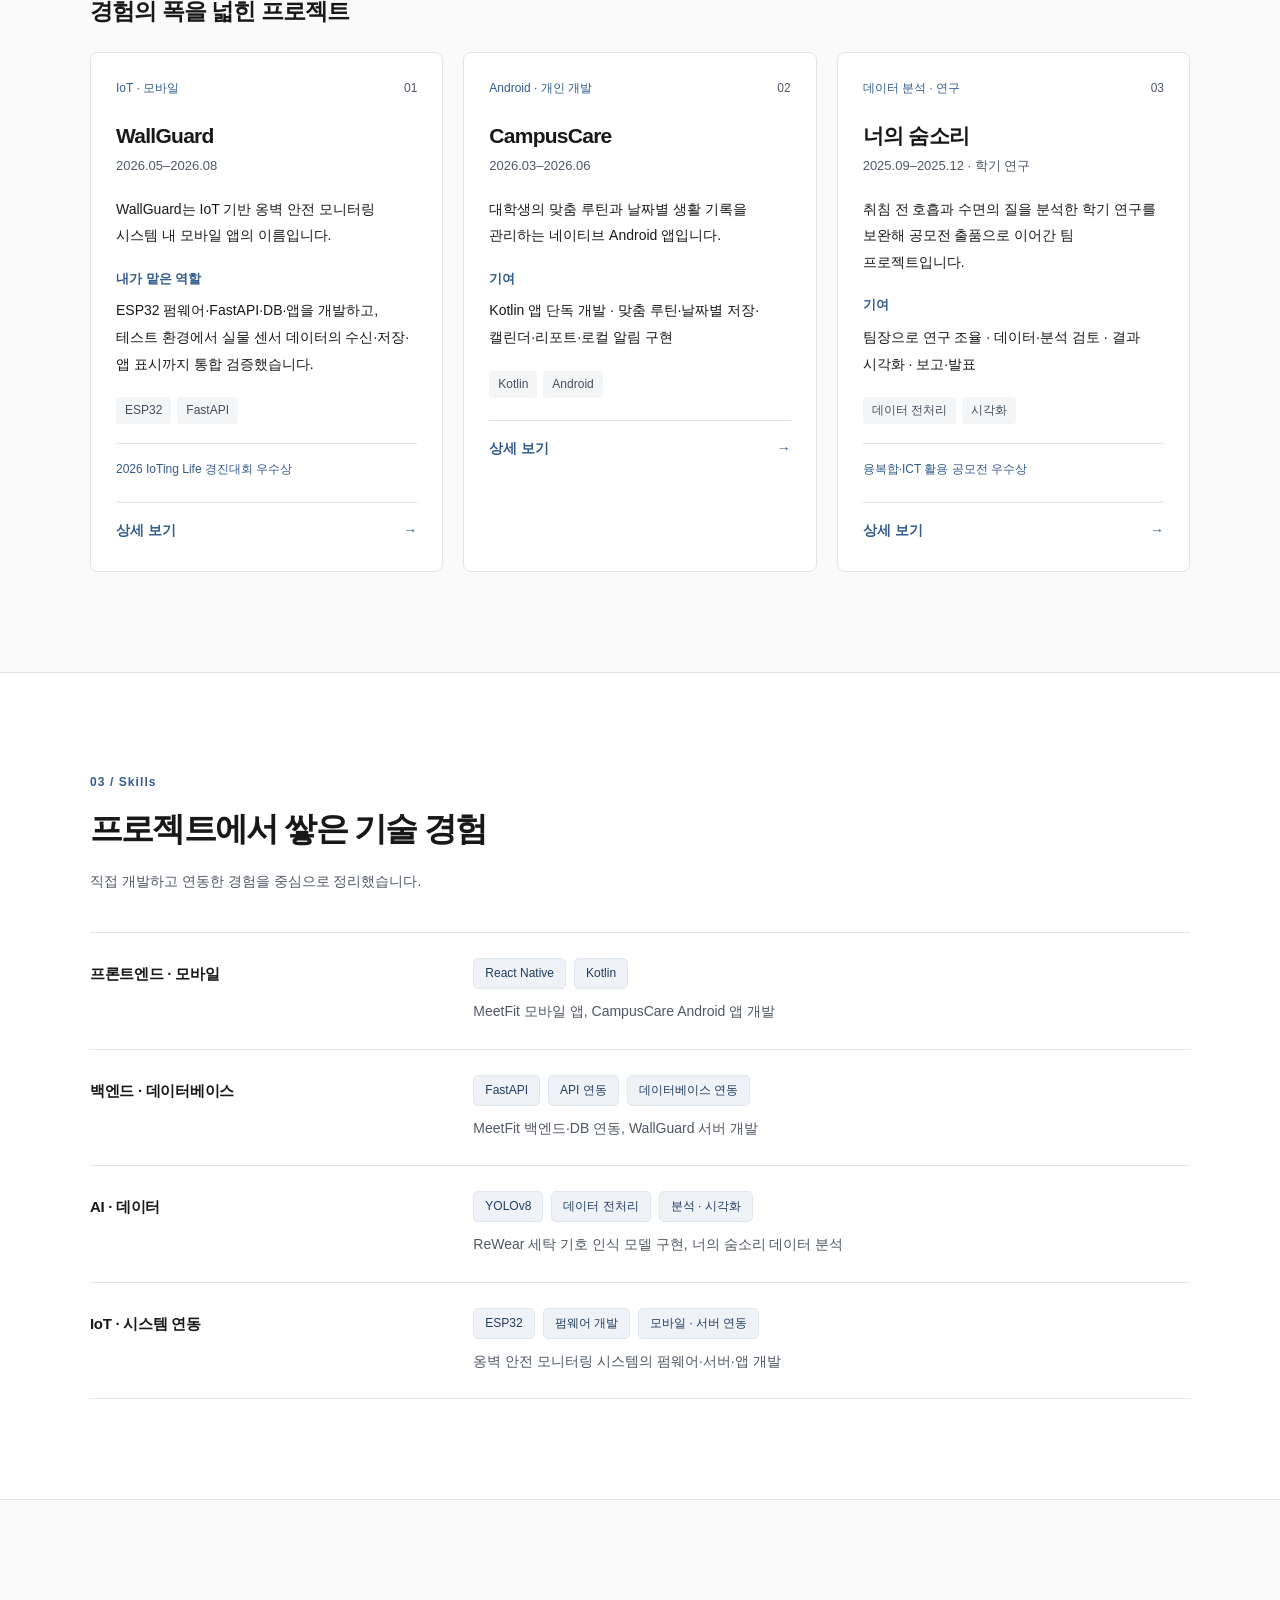
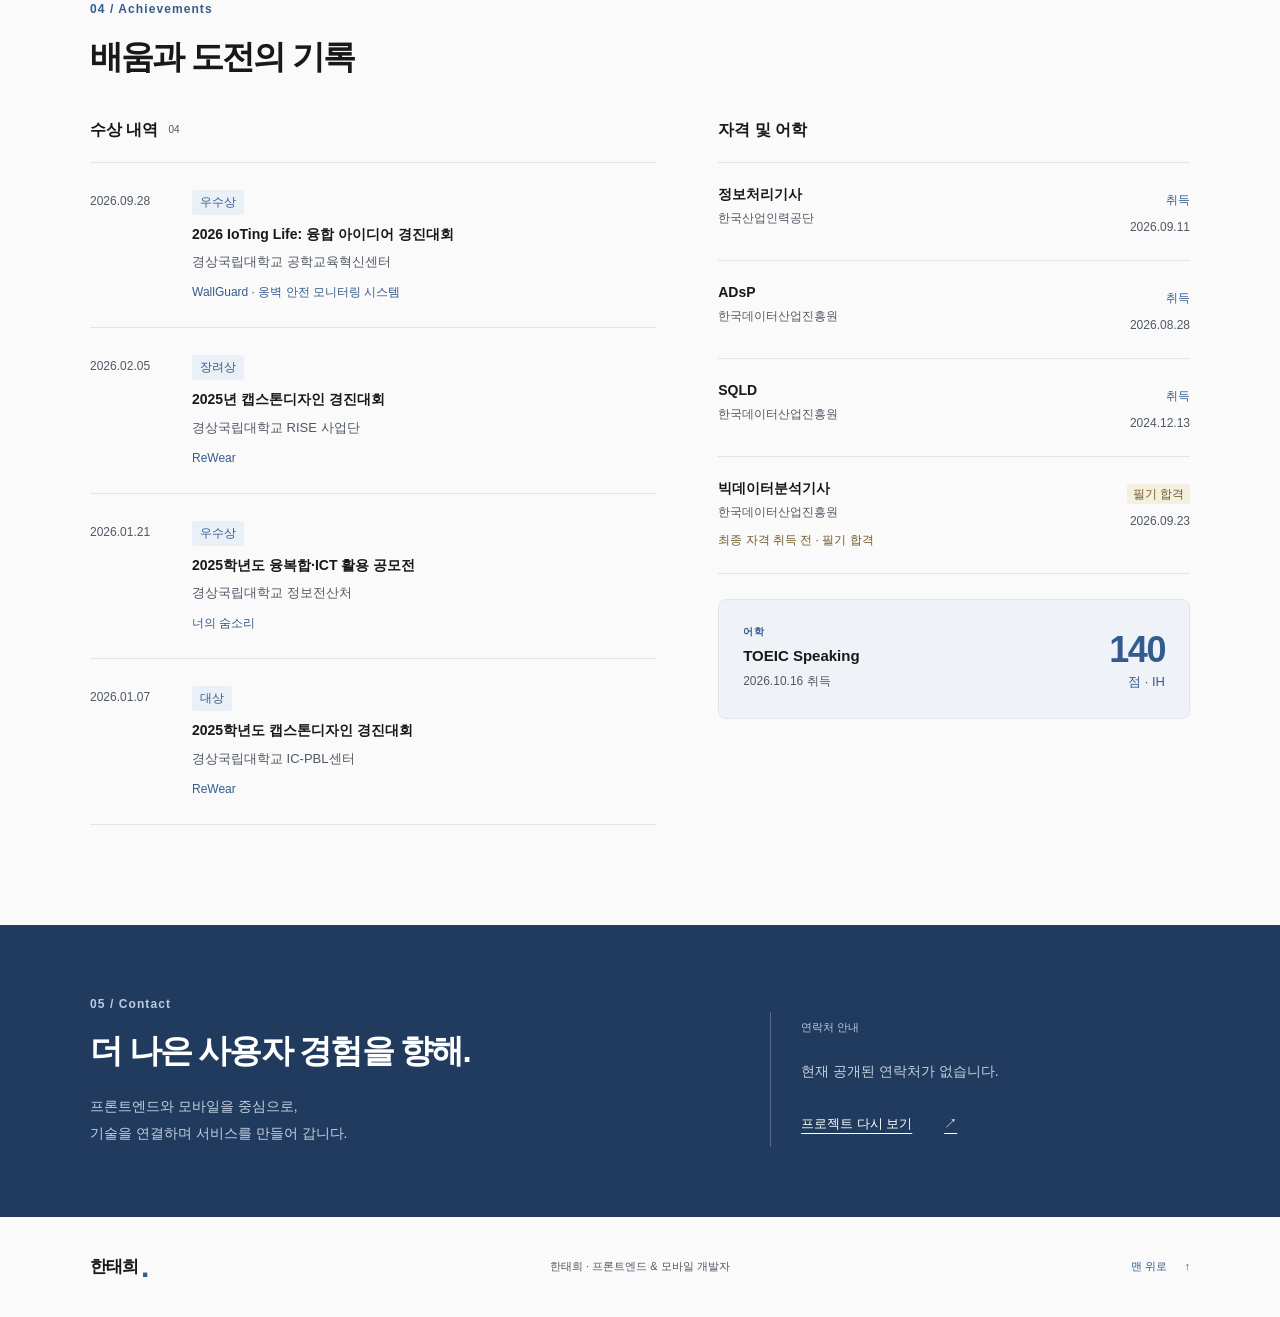
==== commit 64d297a0: "Polish portfolio content and responsive navigation" ====
--- a/index.html
+++ b/index.html
@@ -59,11 +59,11 @@
       <div class="featured-grid">
         <article class="project-card">
           <div class="project-placeholder placeholder-rewear"><span class="placeholder-index" aria-hidden="true">01 / ReWear</span><span class="placeholder-mark" aria-hidden="true">R<span>:</span>W</span><span class="placeholder-caption">프로젝트 이미지 준비 중</span></div>
-          <div class="project-body"><div class="project-meta"><span>팀 프로젝트</span><span>2025.09–2025.12</span></div><h3>ReWear</h3><p class="project-summary">AI를 활용해 의류 관리를 돕는 모바일 애플리케이션</p><div class="contribution"><h4>내가 맡은 역할</h4><ul><li>프론트엔드·모바일 UI 개발</li><li>YOLOv8 기반 세탁 기호 인식 모델 구현</li><li>백엔드 일부 구현</li></ul></div><ul class="tags" aria-label="활용 기술"><li>모바일 UI</li><li>YOLOv8</li><li>백엔드 연동</li></ul><ul class="award-badges" aria-label="수상 내역"><li><span aria-hidden="true">✧</span> 캡스톤디자인 경진대회 대상</li><li><span aria-hidden="true">✧</span> RISE 캡스톤디자인 경진대회 장려상</li></ul><a class="project-detail-link" href="projects/rewear.html" aria-label="ReWear 프로젝트 상세 보기">상세 보기 <span aria-hidden="true">→</span></a></div>
+          <div class="project-body"><div class="project-meta"><span>팀 프로젝트</span><span>2025.09–2025.12</span></div><h3>ReWear</h3><p class="project-summary">AI를 활용해 의류 관리를 돕는 모바일 애플리케이션</p><div class="contribution"><h4>내가 맡은 역할</h4><ul><li>인증 · 홈 · 옷장 · 캘린더 개발</li><li>재활용·업사이클링 기능 및 나의 숲 UI 설계</li><li>YOLOv8 세탁 기호 인식 모델 개발</li><li>백엔드 일부 구현 · DB 연동</li></ul></div><ul class="tags" aria-label="활용 기술"><li>모바일 UI</li><li>YOLOv8</li><li>백엔드 연동</li></ul><ul class="award-badges" aria-label="수상 내역"><li><span aria-hidden="true">✧</span> 캡스톤디자인 경진대회 대상</li><li><span aria-hidden="true">✧</span> RISE 캡스톤디자인 경진대회 장려상</li></ul><a class="project-detail-link" href="projects/rewear.html" aria-label="ReWear 프로젝트 상세 보기">상세 보기 <span aria-hidden="true">→</span></a></div>
         </article>
         <article class="project-card">
           <div class="project-placeholder placeholder-meetfit"><span class="placeholder-index" aria-hidden="true">02 / MeetFit</span><span class="placeholder-mark" aria-hidden="true">M<span>·</span>F</span><span class="placeholder-caption">프로젝트 이미지 준비 중</span></div>
-          <div class="project-body"><div class="project-meta"><span>개인 프로젝트</span><span>2026.03–2026.06</span></div><h3>MeetFit</h3><p class="project-summary">모임 일정 조율과 추천을 위한 모바일 서비스</p><div class="contribution"><h4>내가 맡은 역할</h4><ul><li>React Native 모바일 앱 단독 개발</li><li>FastAPI 백엔드 단독 개발</li><li>데이터베이스 및 추천 기능 연동</li></ul></div><ul class="tags" aria-label="활용 기술"><li>React Native</li><li>FastAPI</li><li>데이터베이스 연동</li></ul><a class="project-detail-link" href="projects/meetfit.html" aria-label="MeetFit 프로젝트 상세 보기">상세 보기 <span aria-hidden="true">→</span></a></div>
+          <div class="project-body"><div class="project-meta"><span>개인 프로젝트</span><span>2026.03–2026.06</span></div><h3>MeetFit</h3><p class="project-summary">모임 일정 조율과 추천을 위한 모바일 서비스</p><div class="contribution"><h4>내가 맡은 역할</h4><ul><li>React Native 모바일 앱 단독 개발</li><li>FastAPI 백엔드 단독 개발</li><li>DB 연동 · 모임별 조건을 설정하는 규칙·점수 기반 일정 추천 구현</li></ul></div><ul class="tags" aria-label="활용 기술"><li>React Native</li><li>FastAPI</li><li>데이터베이스 연동</li></ul><a class="project-detail-link" href="projects/meetfit.html" aria-label="MeetFit 프로젝트 상세 보기">상세 보기 <span aria-hidden="true">→</span></a></div>
         </article>
         <article class="project-card project-wide">
           <div class="project-placeholder placeholder-caremate"><span class="placeholder-index" aria-hidden="true">03 / CareMate</span><span class="placeholder-mark" aria-hidden="true">C<span>+</span>M</span><span class="placeholder-caption">프로젝트 이미지 준비 중</span></div>
@@ -72,9 +72,9 @@
       </div>
 
       <section class="other-projects" aria-labelledby="other-title"><div class="subsection-heading"><p class="eyebrow">Other Projects</p><h3 id="other-title">경험의 폭을 넓힌 프로젝트</h3></div><div class="other-grid">
-        <article class="other-card"><div class="other-top"><span class="project-kind">IoT · 모바일</span><span aria-hidden="true">01</span></div><h4>WallGuard</h4><p class="other-period">2026.05–2026.08</p><p>WallGuard는 IoT 기반 옹벽 안전 모니터링 시스템 내 모바일 앱의 이름입니다.</p><p class="other-role"><strong>내가 맡은 역할</strong> 시스템의 ESP32 펌웨어, FastAPI 백엔드 및 WallGuard 모바일 앱 개발 전반을 담당했습니다.</p><ul class="tags" aria-label="활용 기술"><li>ESP32</li><li>FastAPI</li></ul><p class="other-award">2026 IoTing Life 경진대회 우수상</p><a class="project-detail-link" href="projects/wallguard.html" aria-label="WallGuard 프로젝트 상세 보기">상세 보기 <span aria-hidden="true">→</span></a></article>
-        <article class="other-card"><div class="other-top"><span class="project-kind">Android · 개인 개발</span><span aria-hidden="true">02</span></div><h4>CampusCare</h4><p class="other-period">2026.03–2026.06</p><p>개인 습관, 맞춤형 체크리스트와 일정을 관리하는 Android 앱입니다.</p><p class="other-role"><strong>기여</strong> Kotlin 기반 앱 단독 개발, 체크리스트·일정·알림 기능 구현</p><ul class="tags" aria-label="활용 기술"><li>Kotlin</li><li>Android</li></ul><a class="project-detail-link" href="projects/campuscare.html" aria-label="CampusCare 프로젝트 상세 보기">상세 보기 <span aria-hidden="true">→</span></a></article>
-        <article class="other-card"><div class="other-top"><span class="project-kind">데이터 분석 · 연구</span><span aria-hidden="true">03</span></div><h4>너의 숨소리</h4><p class="other-period">2025.09–2025.12</p><p>취침 전 호흡 소리를 바탕으로 수면의 질을 예측하는 연구입니다.</p><p class="other-role"><strong>기여</strong> 데이터 수집·전처리, 분석·시각화 및 보고서 작성</p><ul class="tags" aria-label="주요 경험"><li>데이터 전처리</li><li>시각화</li></ul><p class="other-award">융복합·ICT 활용 공모전 우수상</p><a class="project-detail-link" href="projects/yourbreath.html" aria-label="너의 숨소리 프로젝트 상세 보기">상세 보기 <span aria-hidden="true">→</span></a></article>
+        <article class="other-card"><div class="other-top"><span class="project-kind">IoT · 모바일</span><span aria-hidden="true">01</span></div><h4>WallGuard</h4><p class="other-period">2026.05–2026.08</p><p>WallGuard는 IoT 기반 옹벽 안전 모니터링 시스템 내 모바일 앱의 이름입니다.</p><p class="other-role"><strong>내가 맡은 역할</strong> ESP32 펌웨어·FastAPI·DB·앱을 개발하고, 테스트 환경에서 실물 센서 데이터의 수신·저장·앱 표시까지 통합 검증했습니다.</p><ul class="tags" aria-label="활용 기술"><li>ESP32</li><li>FastAPI</li></ul><p class="other-award">2026 IoTing Life 경진대회 우수상</p><a class="project-detail-link" href="projects/wallguard.html" aria-label="WallGuard 프로젝트 상세 보기">상세 보기 <span aria-hidden="true">→</span></a></article>
+        <article class="other-card"><div class="other-top"><span class="project-kind">Android · 개인 개발</span><span aria-hidden="true">02</span></div><h4>CampusCare</h4><p class="other-period">2026.03–2026.06</p><p>대학생의 맞춤 루틴과 날짜별 생활 기록을 관리하는 네이티브 Android 앱입니다.</p><p class="other-role"><strong>기여</strong> Kotlin 앱 단독 개발 · 맞춤 루틴·날짜별 저장·캘린더·리포트·로컬 알림 구현</p><ul class="tags" aria-label="활용 기술"><li>Kotlin</li><li>Android</li></ul><a class="project-detail-link" href="projects/campuscare.html" aria-label="CampusCare 프로젝트 상세 보기">상세 보기 <span aria-hidden="true">→</span></a></article>
+        <article class="other-card"><div class="other-top"><span class="project-kind">데이터 분석 · 연구</span><span aria-hidden="true">03</span></div><h4>너의 숨소리</h4><p class="other-period">2025.09–2025.12 · 학기 연구</p><p>취침 전 호흡과 수면의 질을 분석한 학기 연구를 보완해 공모전 출품으로 이어간 팀 프로젝트입니다.</p><p class="other-role"><strong>기여</strong> 팀장으로 연구 조율 · 데이터·분석 검토 · 결과 시각화 · 보고·발표</p><ul class="tags" aria-label="주요 경험"><li>데이터 전처리</li><li>시각화</li></ul><p class="other-award">융복합·ICT 활용 공모전 우수상</p><a class="project-detail-link" href="projects/yourbreath.html" aria-label="너의 숨소리 프로젝트 상세 보기">상세 보기 <span aria-hidden="true">→</span></a></article>
       </div></section>
     </section>
 
--- a/css/style.css
+++ b/css/style.css
@@ -90,6 +90,10 @@
 .placeholder-meetfit { background: #eef0f5; }
 .placeholder-caremate { background: #eff2f2; }
 .project-body { padding: 28px; }
+.featured-grid > .project-card:not(.project-wide) { display: flex; flex-direction: column; }
+.featured-grid > .project-card:not(.project-wide) > .project-body { display: flex; flex-direction: column; flex: 1; }
+.featured-grid > .project-card:not(.project-wide) .project-detail-link { margin-top: auto; }
+.featured-grid > .project-card:not(.project-wide) .project-body > :nth-last-child(2) { margin-bottom: 22px; }
 .project-meta { display: flex; justify-content: space-between; gap: 10px; flex-wrap: wrap; font-size: 13px; font-weight: 500; color: var(--muted); font-variant-numeric: tabular-nums; }
 .project-meta > span:first-child { color: var(--navy); font-weight: 600; }
 .project-body h3 { margin-top: 12px; font-size: 27px; letter-spacing: -.035em; }
@@ -179,8 +183,9 @@
   :root { --header-height: 174px; }
   .container { width: calc(100% - 40px); }
   .header-inner { min-height: 70px; position: relative; flex-wrap: wrap; gap: 0 20px; }
+  .menu-toggle { min-width: 44px; padding: 6px 8px; border-color: transparent; font-size: 13px; font-weight: 500; color: var(--muted); }
   .site-nav { width: 100%; flex-wrap: wrap; gap: 4px 21px; padding-bottom: 12px; }
-  .site-nav a { font-size: 13px; }
+  .site-nav a { min-width: 44px; max-width: 100%; font-size: 13px; }
   .hero { padding-top: 55px; grid-template-columns: 1fr; gap: 0; }
   h1 { font-size: clamp(30px, 5.6vw, 40px); }
   .hero-intro { max-width: 500px; font-size: 14px; }
@@ -289,8 +294,6 @@
 :is(.rewear-cases, .case-list) dd { flex: 1 1 220px; min-width: 0; margin: 0; color: var(--muted); font-size: 14px; line-height: 1.9; }
 .screen-gallery { display: grid; grid-template-columns: repeat(3, minmax(0, 1fr)); gap: 36px; }
 .screen-gallery figure { margin: 0; min-width: 0; }
-.screenshot-link { display: block; max-width: 250px; margin-inline: auto; border-radius: 26px; }
-.screenshot-link:hover { outline: 2px solid var(--rewear-green); outline-offset: 5px; }
 .screen-gallery figcaption { margin-top: 30px; }
 .screen-gallery figcaption > span { font-size: 12px; font-weight: 600; }
 .screen-gallery h3 { margin-top: 7px; font-size: 18px; letter-spacing: -.035em; }
@@ -340,9 +343,6 @@
 .verification-grid dt { color: var(--muted); font-size: 13px; }
 .verification-grid dd { margin: 15px 0 0; color: var(--navy); font-size: 14px; }
 .verification-grid strong { font-size: 25px; font-weight: 650; }
-.pending-note { padding: 26px; border: 1px dashed #b7c5d6; border-radius: 8px; background: var(--bg); }
-.pending-note h3 { color: var(--navy); font-size: 16px; }
-.pending-note p { max-width: 740px; margin-top: 12px; font-size: 14px; line-height: 1.9; color: var(--muted); }
 :is(.meetfit-page, .caremate-page, .wallguard-page, .campuscare-page, .research-page) .architecture-services .architecture-node { border-top-color: #b5c4d8; }
 :is(.meetfit-page, .caremate-page, .wallguard-page, .campuscare-page, .research-page) .section { padding-block: 64px; }
 :is(.meetfit-page, .caremate-page, .wallguard-page, .campuscare-page, .research-page) .section-heading { margin-bottom: 26px; }
@@ -388,7 +388,6 @@
   .verification-grid { grid-template-columns: repeat(2, minmax(0, 1fr)); }
   .screen-gallery { grid-template-columns: 1fr; gap: 45px; }
   .screen-gallery figure { display: grid; grid-template-columns: 1fr 1fr; align-items: center; gap: 28px; }
-  .screenshot-link { max-width: 230px; width: 100%; }
   .screenshot-placeholder { max-width: 230px; }
   .screen-gallery figcaption { margin-top: 0; }
   .architecture-panel { padding: 20px; }
@@ -401,6 +400,10 @@
   .detail-closing { align-items: start; flex-direction: column; padding-block: 45px; }
 }
 @media (max-width: 480px) {
+  :is(.rewear-contributions, .contribution-grid) { gap: 12px; }
+  :is(.rewear-contributions, .contribution-grid) article { padding: 18px; }
+  :is(.rewear-contributions, .contribution-grid) h3 { margin-top: 10px; }
+  :is(.rewear-contributions, .contribution-grid) p { margin-top: 8px; }
   .verification-grid { grid-template-columns: 1fr; }
   .phone-trio { gap: 7px; padding-inline: 12px; }
   .phone-trio .phone-frame { padding: 2px; border-radius: 12px; }
@@ -415,6 +418,14 @@
 .risk-table th, .risk-table td { padding: 12px; text-align: left; border-bottom: 1px solid var(--border); }
 .risk-table th { color: var(--navy-dark); font-weight: 600; }
 .campuscare-page .detail-hero h1 { font-size: clamp(40px, 5.5vw, 64px); }
+/* Keep WallGuard's sequential data path in one reading direction. */
+.wallguard-page #architecture .architecture-services { grid-template-columns: 1fr; gap: 28px; }
+.wallguard-page #architecture .architecture-services > li { position: relative; }
+.wallguard-page #architecture .architecture-services > li + li::before { content: ""; position: absolute; width: 8px; height: 8px; border-right: 2px solid var(--navy); border-bottom: 2px solid var(--navy); top: -21px; left: calc(50% - 4px); transform: rotate(45deg); }
+@media (min-width: 1001px) {
+  .wallguard-page #architecture .architecture-services { grid-template-columns: repeat(4, minmax(0, 1fr)); }
+  .wallguard-page #architecture .architecture-services > li + li::before { top: calc(50% - 4px); left: -21px; transform: rotate(-45deg); }
+}
 @media (prefers-reduced-motion: reduce) {
   html { scroll-behavior: auto; }
   *, *::before, *::after { transition: none !important; animation: none !important; }
